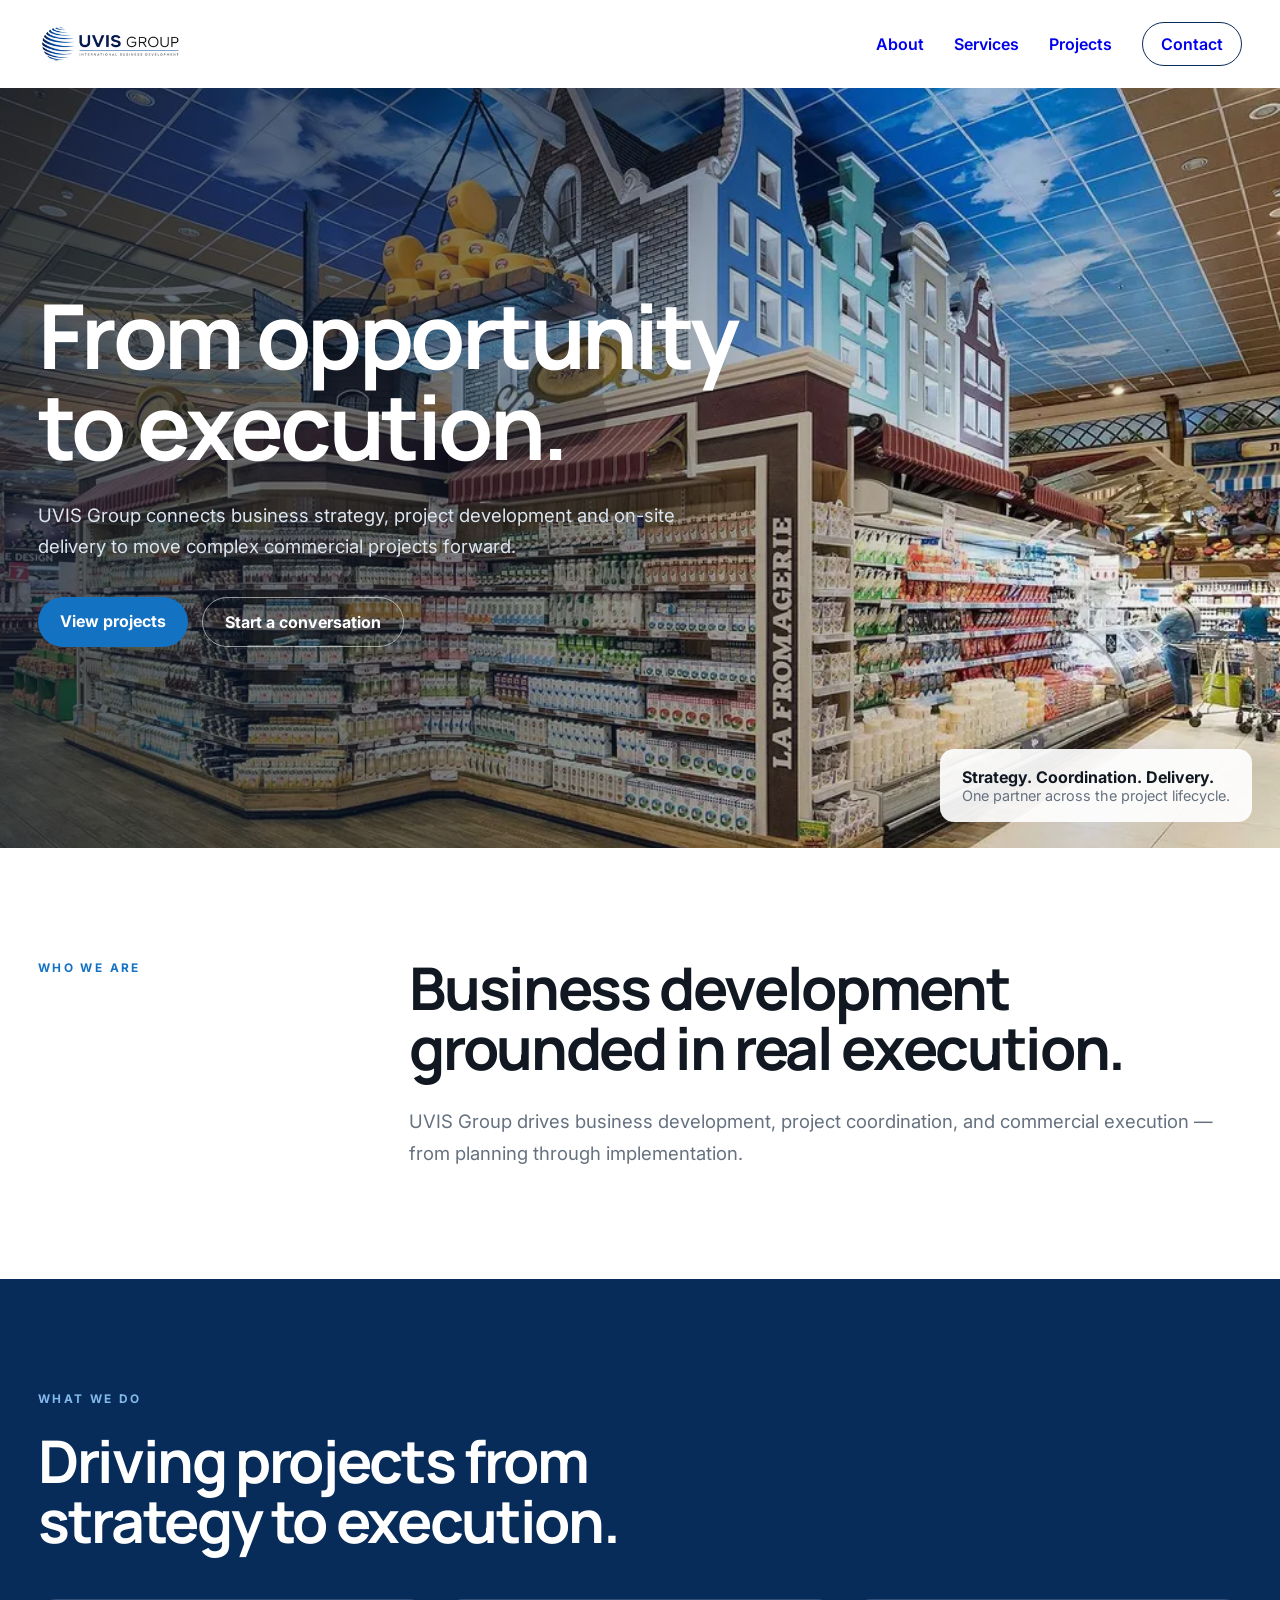
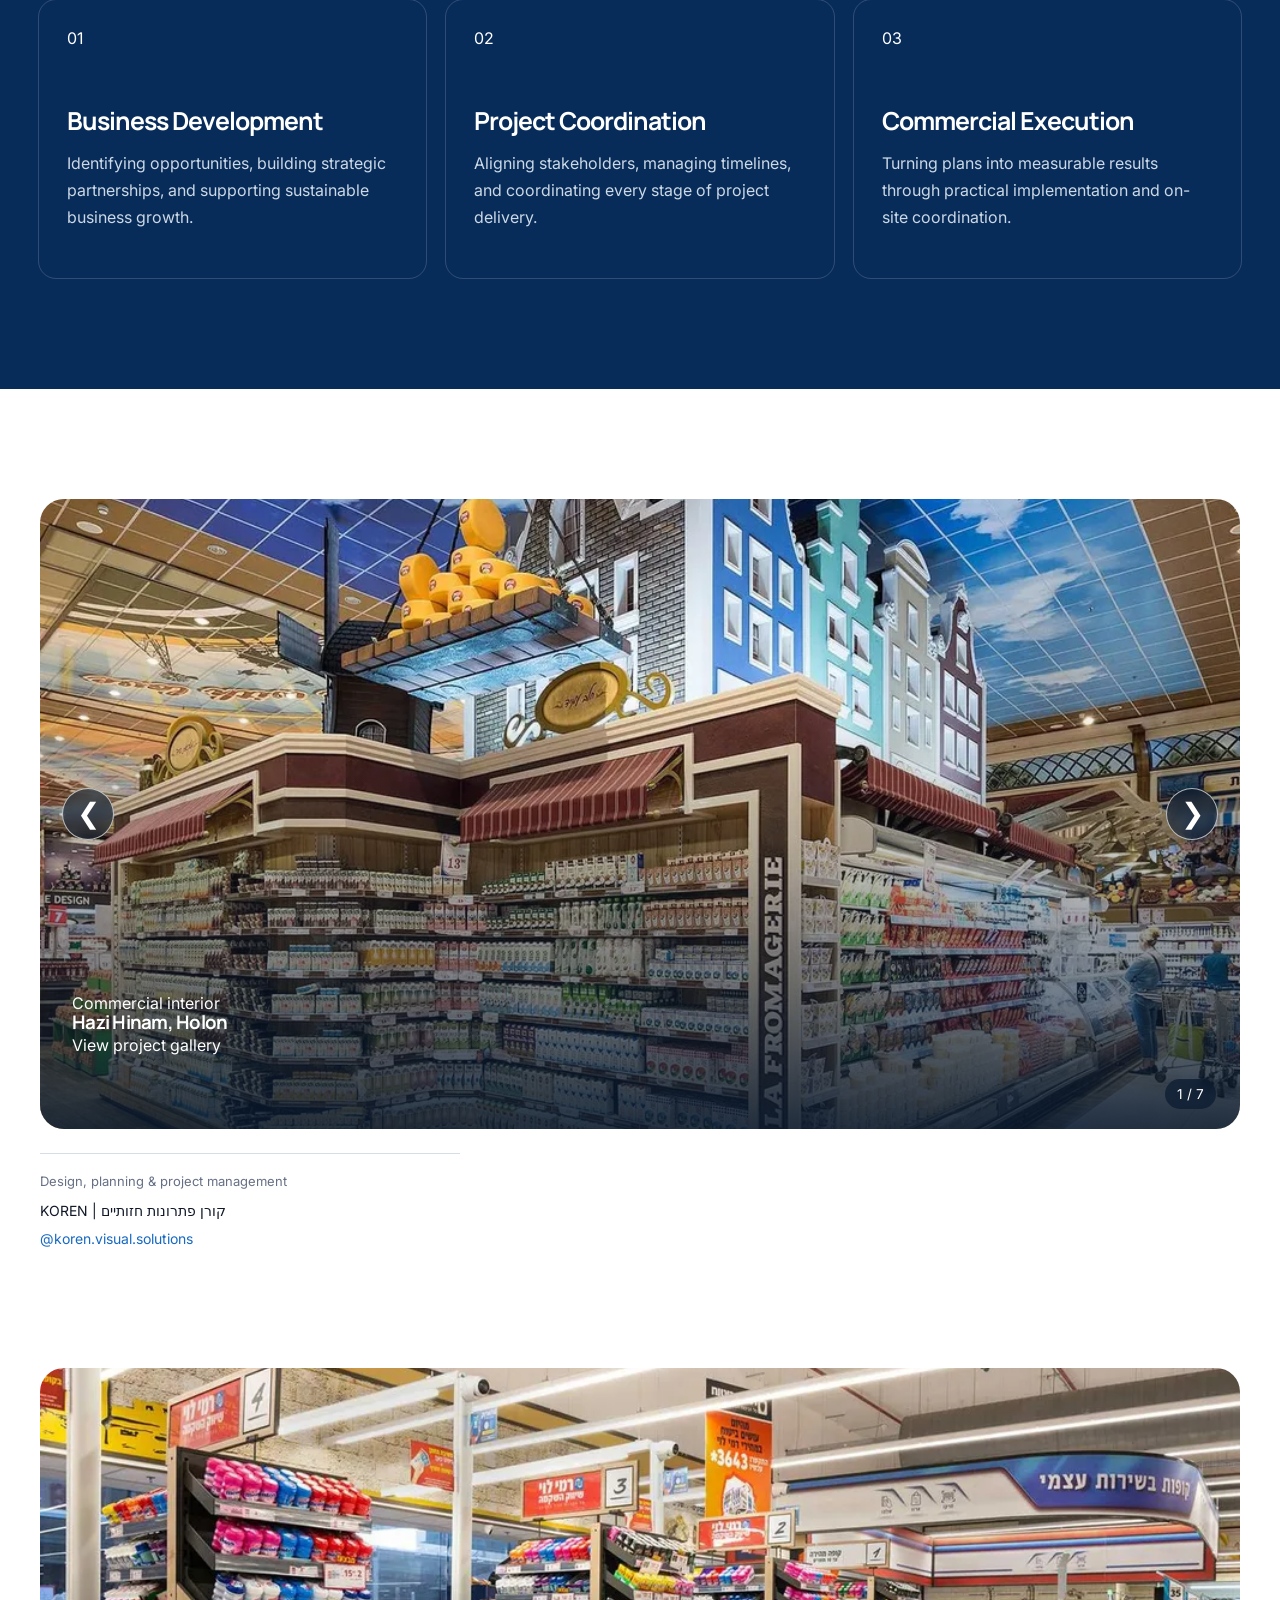
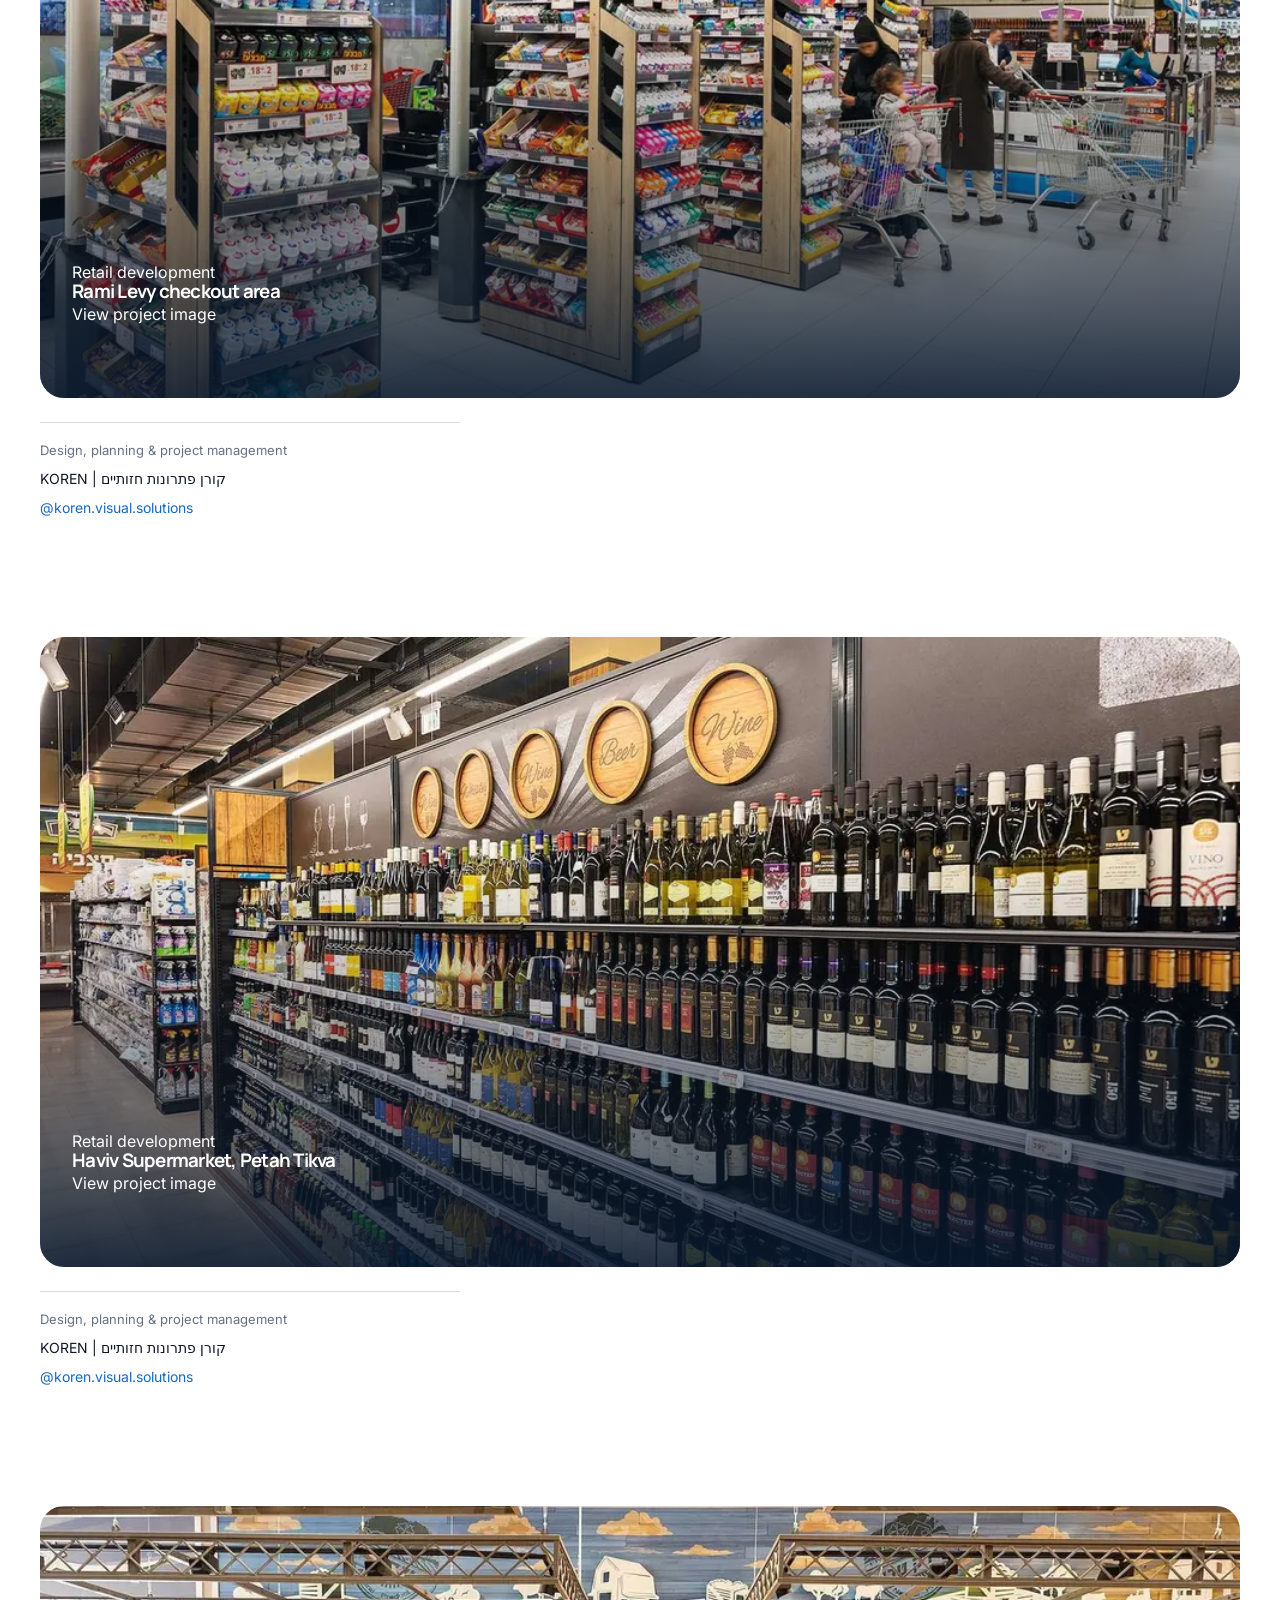
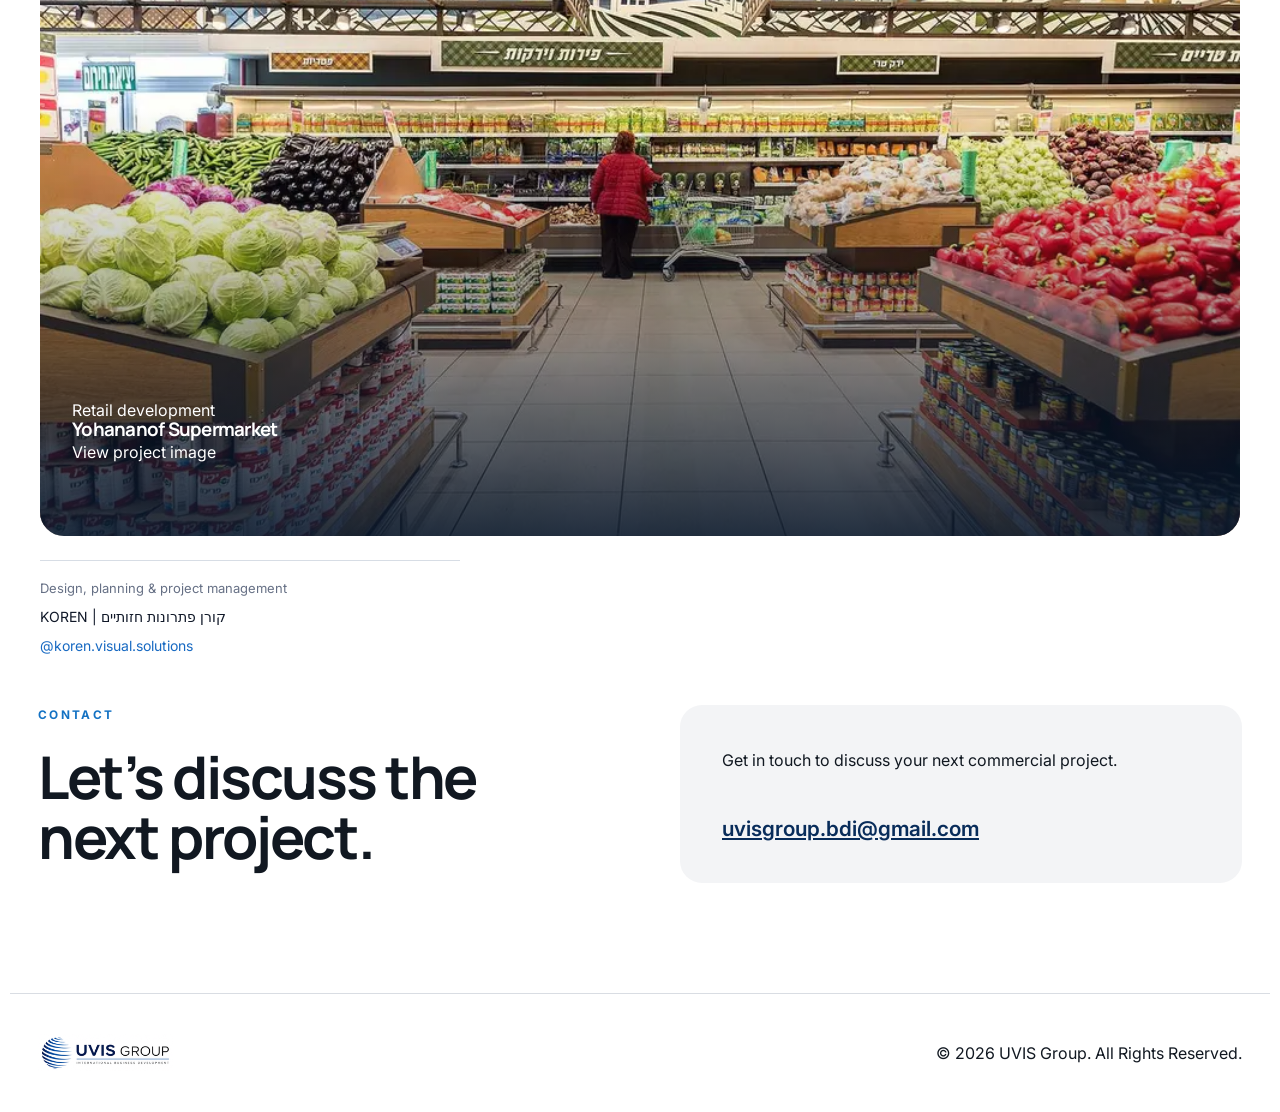
==== index.html @ c274e103 "Update index.html" ====
<!doctype html>
<html lang="en">
<head>
   <!-- Basic -->
  <meta charset="utf-8">
  <meta name="viewport" content="width=device-width, initial-scale=1">

  <title>UVIS Group | Business Development & Commercial Project Execution</title>

 <meta
  name="description"
  content="Business development, project coordination and commercial execution for retail and commercial projects across Israel.">
 <meta name="keywords" content="business development, project coordination, commercial execution">
   
 <!-- SEO -->
  <meta name="robots" content="index, follow">
  <meta name="author" content="UVIS Group">
 <link rel="canonical" href="https://uvisgroup.com/">
  <meta name="theme-color" content="#0b2f63">

   <!-- Open Graph -->
  <meta property="og:type" content="website">
 <meta property="og:title"
content="UVIS Group | Business Development & Project Execution">
  <meta property="og:description" content="Business development, project coordination and commercial execution.">
 <meta property="og:image" content="https://uvisgroup.com/assets/og-image.jpg">
<meta property="og:url" content="https://uvisgroup.com/">
  <meta property="og:site_name" content="UVIS Group">
   <meta property="og:locale" content="en_US">


 
  <!-- Twitter -->
 <meta name="twitter:card" content="summary_large_image">
  <meta name="twitter:title" content="UVIS Group">
  <meta name="twitter:description" content="Business development, project coordination and commercial execution.">
 <meta name="twitter:image" content="https://uvisgroup.com/assets/og-image.jpg">
  <!-- Favicons -->
  
<link rel="icon" type="image/svg+xml" href="assets/favicon.svg">
<link rel="icon" type="image/x-icon" href="assets/favicon.ico">
<link rel="icon" type="image/png" sizes="32x32" href="assets/favicon-32x32.png">
<link rel="icon" type="image/png" sizes="16x16" href="assets/favicon-16x16.png">
<link rel="apple-touch-icon" sizes="180x180" href="assets/apple-touch-icon.png">
<link rel="manifest" href="assets/site.webmanifest">

  <!-- CSS -->
  <link rel="stylesheet" href="assets/style.css">

   <script type="application/ld+json">
{
  "@context": "https://schema.org",
  "@type": "Organization",
  "name": "UVIS Group",
  "url": "https://uvisgroup.com",
  "logo": "https://uvisgroup.com/assets/logo.svg",
  "description": "Engineering company specializing in commercial project development, engineering, geotechnical engineering and concrete testing.",
  "email": "info@uvisgroup.com",
  "sameAs": []
}
</script>
  
</head>

<body>

  <header class="header">
    <a href="#" class="logo">
     <img
      src="/assets/logo.svg"
      alt="UVIS Group BDI"
      width="240"
      height="67"
    >
    </a>

    <button class="menu" type="button" aria-label="Open navigation">
      Menu
    </button>

    <nav>
      <a href="#about">About</a>
      <a href="#services">Services</a>
      <a href="#projects">Projects</a>
      <a class="contact-link" href="#contact">Contact</a>
    </nav>
  </header>

  <main>

  <section class="hero">
  <div class="hero-image">
    <img
      src="assets/project-hazi-hinam-holon-dairy-section.webp"
      alt="UVIS Group Commercial supermarket interior project at Hazi Hinam in Holon"
    >
    <div class="overlay"></div>
  </div>

  <div class="hero-copy">
    <h1>
      From opportunity<br>
      to execution.
    </h1>

    <p class="lead">
      UVIS Group connects business strategy, project development and
      on-site delivery to move complex commercial projects forward.
    </p>

    <div class="actions">
      <a class="btn primary" href="#projects">View projects</a>
      <a class="btn ghost" href="#contact">Start a conversation</a>
    </div>
  </div>

  <div class="hero-stat">
    <strong>Strategy. Coordination. Delivery.</strong>
    <span>One partner across the project lifecycle.</span>
  </div>
</section>

   <section id="about" class="section intro">
  <p class="section-label">Who we are</p>

  <div>
    <h2>Business development grounded in real execution.</h2>

   <p>
  UVIS Group drives business development, project coordination, and
  commercial execution &mdash; from planning through implementation.
</p>
  </div>
</section>

  <section id="services" class="section dark">
  <div class="section-head">
    <p class="section-label light">What we do</p>
    <h2>Driving projects from strategy to execution.</h2>
  </div>

  <div class="cards">
    <article>
      <span>01</span>
      <h3>Business Development</h3>
      <p>
        Identifying opportunities, building strategic partnerships, and
        supporting sustainable business growth.
      </p>
    </article>

    <article>
      <span>02</span>
      <h3>Project Coordination</h3>
      <p>
        Aligning stakeholders, managing timelines, and coordinating every
        stage of project delivery.
      </p>
    </article>

    <article>
      <span>03</span>
      <h3>Commercial Execution</h3>
      <p>
        Turning plans into measurable results through practical implementation
        and on-site coordination.
      </p>
    </article>
  </div>
</section>

  <section id="projects" class="section projects">
     <div class="project-list">

  <article class="project-card">

<div class="project-carousel" data-project-carousel="hazi-hinam-holon"
   >

  <button
    class="project-carousel-arrow project-carousel-prev"
    type="button"
    aria-label="Previous project image">
    &#10094;
  </button>

  <img
    class="project-carousel-image"
    src="assets/project-hazi-hinam-holon-main.webp"
    alt="Commercial supermarket interior at Hazi Hinam in Holon"
    width="1000"
    height="750"
    loading="lazy"
    data-carousel-image
  >
   <div class="project-overlay project-carousel-overlay">
  <span>Commercial interior</span>
  <h3>Hazi Hinam, Holon</h3>
  <p>View project gallery</p>
</div>
   

  <button
    class="project-carousel-arrow project-carousel-next"
    type="button"
    aria-label="Next project image">
    &#10095;
  </button>

  <div class="project-carousel-counter" aria-live="polite">
    <span data-carousel-current>1</span>
    /
    <span data-carousel-total>8</span>
  </div>
   
<h3 class="project-title">Hazi Hinam, Holon</h3>

<p class="project-description">
  Commercial supermarket interior featuring custom retail departments,
  themed architectural elements and coordinated customer circulation.
</p>

<div class="project-credit-box">
    ...
</div>
   
</div>

  <div class="project-credit-box">
    <p class="project-credit-label">
      Design, planning &amp; project management
    </p>

    <p class="project-credit">
      KOREN | קורן פתרונות חזותיים
    </p>

    <a
      class="instagram-credit"
      href="https://www.instagram.com/koren.visual.solutions/"
      target="_blank"
      rel="noopener noreferrer"
    >
      @koren.visual.solutions
    </a>
  </div>

</article>
        <article class="project-card">

          <a
            class="project-media"
            href="assets/project-rami-levy-checkout.webp"
            target="_blank"
            rel="noopener"
          >
            <img
              src="assets/project-rami-levy-checkout.webp"
              alt="Retail development project at the Rami Levy checkout area"
                width="1000"
  height="750"
  loading="lazy">
            

            <div class="project-overlay">
              <span>Retail development</span>
              <h3>Rami Levy checkout area</h3>
              <p>View project image</p>
            </div>
          </a>

          <div class="project-credit-box">
            <p class="project-credit-label">
              Design, planning &amp; project management
            </p>

            <p class="project-credit">
              KOREN | קורן פתרונות חזותיים
            </p>

            <a
              class="instagram-credit"
              href="https://www.instagram.com/koren.visual.solutions/"
              target="_blank"
              rel="noopener noreferrer"
            >
              @koren.visual.solutions
            </a>
          </div>

        </article>

        <article class="project-card">

  <a
    class="project-media"
    href="assets/haviv-supermarket-wine-section.webp"
    target="_blank"
    rel="noopener"
  >
    <img
      src="assets/haviv-supermarket-wine-section.webp"
      alt="Wine section at Haviv Supermarket in Petah Tikva"
      width="1000"
      height="644"
      loading="lazy"
    >

    <div class="project-overlay">
      <span>Retail development</span>
      <h3>Haviv Supermarket, Petah Tikva</h3>
      <p>View project image</p>
    </div>
  </a>

  <div class="project-credit-box">
    <p class="project-credit-label">
      Design, planning &amp; project management
    </p>

    <p class="project-credit">
      KOREN | קורן פתרונות חזותיים
    </p>

    <a
      class="instagram-credit"
      href="https://www.instagram.com/koren.visual.solutions/"
      target="_blank"
      rel="noopener noreferrer"
    >
      @koren.visual.solutions
    </a>
  </div>

</article>

        <article class="project-card">

  <a
    class="project-media"
    href="assets/yohananof-supermarket-produce-section.webp"
    target="_blank"
    rel="noopener"
  >
    <img
      src="assets/yohananof-supermarket-produce-section.webp"
      alt="Produce section at Yohananof Supermarket"
      width="1000"
      height="667"
      loading="lazy"
    >

    <div class="project-overlay">
      <span>Retail development</span>
      <h3>Yohananof Supermarket</h3>
      <p>View project image</p>
    </div>
  </a>

  <div class="project-credit-box">
    <p class="project-credit-label">
      Design, planning &amp; project management
    </p>

    <p class="project-credit">
      KOREN | קורן פתרונות חזותיים
    </p>

    <a
      class="instagram-credit"
      href="https://www.instagram.com/koren.visual.solutions/"
      target="_blank"
      rel="noopener noreferrer"
    >
      @koren.visual.solutions
    </a>
  </div>

</article>
        
      </div>
    </section>

    <section id="contact" class="section contact">
      <div>
        <p class="section-label">Contact</p>
        <h2>Let’s discuss the next project.</h2>
      </div>

      <div class="contact-box">
        <p>
           Get in touch to discuss your next commercial project.
        </p>

        <a href="mailto:uvisgroup.bdi@gmail.com">
          uvisgroup.bdi@gmail.com
        </a>
      </div>
    </section>

  </main>

  <footer>
    <img src="assets/logo.svg" alt="UVIS Group">

    <p>
      © <span id="year"></span> UVIS Group. All Rights Reserved.
    </p>
  </footer>

  <script src="assets/script.js"></script>

</body>
</html>
---- assets/style.css ----
@import url('https://fonts.googleapis.com/css2?family=Inter:wght@400;500;600&family=Manrope:wght@600;700;800&display=swap');

:root{
  --navy:#082c5a;
  --blue:#1472c3;
  --ink:#111821;
  --muted:#66717f;
  --paper:#f3f4f6;
  --white:#fff;
  --line:#d9dde3;
}

*{
  box-sizing:border-box;
}

html{
  scroll-behavior:smooth;
}

body{
  margin:0;
  font-family:Inter,Arial,sans-serif;
  color:var(--ink);
}

h1,
h2,
h3{
  margin:0;
  font-family:Manrope,Arial,sans-serif;
  line-height:1.02;
  letter-spacing:-.04em;
}

h1{
  font-size:clamp(3.2rem,7vw,7.5rem);
}

h2{
  font-size:clamp(2.2rem,4.6vw,4.6rem);
}

p{
  margin:0;
  line-height:1.7;
}

/* Header */

.header{
  height:88px;
  display:flex;
  align-items:center;
  justify-content:space-between;
  max-width:1260px;
  margin:0 auto;
  padding:0 28px;
}

.logo {
  display:flex;
  align-items:center;
  flex:0 0 auto;
}

.logo img {
 display: block;
    height: 58px;
    width: auto;
}

.header nav{
  display:flex;
  align-items:center;
  gap:30px;
  margin-left:auto;
}

.header a{
  text-decoration:none;
  font-weight:600;
}

.contact-link{
  border:1px solid var(--navy);
  padding:11px 18px;
  border-radius:999px;
}

.menu{
  display:none;
}

/* Hero */

.hero{
  position:relative;
  display:flex;
  align-items:center;
  min-height:620px;
  height:calc(100vh - 84px);
  max-height:760px;
  overflow:hidden;
  background:var(--navy);
}

.hero-image{
  position:absolute;
  inset:0;
}

.hero-image img{
  width:100%;
  height:100%;
  object-fit:cover;
  object-position:center 38%;
  display:block;
}

.overlay{
  position:absolute;
  inset:0;
  background:
    linear-gradient(
      90deg,
      rgba(4,22,45,.68) 0%,
      rgba(4,22,45,.46) 42%,
      rgba(4,22,45,.08) 78%,
      rgba(4,22,45,0) 100%
    );
} 

.hero-copy{
  position:relative;
  z-index:2;
  color:#fff;
  max-width:760px;
  margin-left:max(28px,calc((100vw - 1260px)/2 + 28px));
  padding:80px 0;
}

.kicker,
.section-label{
  margin-bottom:22px;
  text-transform:uppercase;
  letter-spacing:.2em;
  font-size:.74rem;
  font-weight:700;
  color:var(--blue);
}

.lead{
  max-width:650px;
  margin-top:28px;
  font-size:1.16rem;
  color:#dce6f1;
}

.actions{
  display:flex;
  gap:14px;
  margin-top:34px;
}

.btn{
  padding:14px 22px;
  border-radius:999px;
  text-decoration:none;
  font-weight:700;
}

.primary{
  background:var(--blue);
  color:#fff;
}

.ghost{
  border:1px solid rgba(255,255,255,.55);
  color:#fff;
}

.hero-stat{
  position:absolute;
  right:28px;
  bottom:26px;
  z-index:2;
  display:flex;
  flex-direction:column;
  padding:18px 22px;
  border-radius:14px;
  background:rgba(255,255,255,.92);
}

.hero-stat span{
  color:var(--muted);
  font-size:.9rem;
}

/* General sections */

.section{
  max-width:1260px;
  margin:0 auto;
  padding:110px 28px;
}

.intro{
  display:grid;
  grid-template-columns:.35fr 1fr;
  gap:80px;
}

.intro p:last-child{
  margin-top:28px;
  font-size:1.16rem;
  color:var(--muted);
}

.dark{
  max-width:none;
  padding-left:max(28px,calc((100vw - 1260px)/2 + 28px));
  padding-right:max(28px,calc((100vw - 1260px)/2 + 28px));
  background:var(--navy);
  color:#fff;
}

.light{
  color:#83b9eb;
}

.section-head{
  max-width:760px;
  margin-bottom:48px;
}

.cards{
  display:grid;
  grid-template-columns:repeat(3,1fr);
  gap:18px;
}

.cards article{
  min-height:280px;
  padding:28px;
  border:1px solid rgba(255,255,255,.16);
  border-radius:18px;
}

.cards h3{
  margin-top:60px;
  font-size:1.55rem;
}

.cards p{
  margin-top:16px;
  color:#cbd8e5;
}

.split{
  max-width:none;
  display:grid;
  grid-template-columns:1fr .5fr;
  gap:60px;
  align-items:end;
}

.split > p{
  color:var(--muted);
}
.section.projects{
    padding-bottom:30px;
}
.contact{
    padding-top:50px;
}

/* Projects */

.project-list {
  display: grid;
  gap: 64px;
}

.project-card {
  width: 100%;
  max-width: 1200px;
  margin: 0 auto;
}

.project-media {
  position: relative;
  display: block;
  width: 100%;
  height: 630px;
  overflow: hidden;
  border-radius: 24px;
}

.project-media img {
  display: block;
  width: 100%;
  height: 100%;
  object-fit: cover;
  object-position: center;
}

.project-overlay {
  position: absolute;
  inset: 0;
  display: flex;
  flex-direction: column;
  justify-content: flex-end;
  padding: 32px;
   padding-bottom: 70px;
  color: #ffffff;
  background:
    linear-gradient(
      to top,
      rgba(8, 25, 47, 0.88) 0%,
      rgba(8, 25, 47, 0.25) 42%,
      transparent 68%
    );
}
.project-title {
  margin-top: 28px;
  font-size: 2rem;
  font-weight: 700;
  color: var(--ink);
}

.project-description {
  max-width: 760px;
  margin-top: 12px;
  color: var(--muted);
}

.project-credit-box {
  width: 100%;
  max-width: 360px;
  margin-top: 28px;
  padding-top: 16px;
  border-top: 1px solid #d7dde5;
}

.project-credit-label,
.project-credit,
.instagram-credit {
  margin: 0;
}

.project-credit-label {
  margin-bottom: 6px;
  font-size: 13px;
  color: #667085;
}

.project-credit {
  margin-bottom: 6px;
  font-size: 14px;
  color: #101828;
}

.instagram-credit {
  font-size: 14px;
  color: #1769c2;
  text-decoration: none;
}

/* Project carousel */

.project-carousel {
  position: relative;
  width: 100%;
  height: 630px;
  overflow: hidden;
  border-radius: 24px;
  background: #0b2f63;
}

.project-carousel-image {
  display: block;
  width: 100%;
  height: 100%;
  object-fit: cover;
}

.project-carousel-arrow {
  position: absolute;
  top: 50%;
  z-index: 2;
  width: 52px;
  height: 52px;
  border: 1px solid rgba(255, 255, 255, 0.65);
  border-radius: 50%;
  background: rgba(8, 25, 47, 0.55);
  color: #fff;
  font-size: 28px;
  line-height: 1;
  cursor: pointer;
  transform: translateY(-50%);
  backdrop-filter: blur(6px);
  transition:
    background 0.2s ease,
    transform 0.2s ease;
}

.project-carousel-arrow:hover {
  background: rgba(8, 25, 47, 0.85);
  transform: translateY(-50%) scale(1.05);
}

.project-carousel-prev {
  left: 22px;
}

.project-carousel-next {
  right: 22px;
}

.project-carousel-counter {
  position: absolute;
  right: 24px;
  bottom: 20px;
  z-index: 2;
  padding: 7px 12px;
  border-radius: 999px;
  background: rgba(8, 25, 47, 0.68);
  color: #fff;
  font-size: 0.85rem;
  backdrop-filter: blur(6px);
}

.project-carousel-overlay {
  pointer-events: none;
  z-index: 1;
}


/* Contact */

.contact{
  display:grid;
  grid-template-columns:1fr 1fr;
  gap:80px;
  margin-top: -30px;
  
}

.contact-box{
  padding:42px;
  border-radius:22px;
  background:var(--paper);
}

.contact-box a{
  display:inline-block;
  margin-top:18px;
  font-size:1.3rem;
  font-weight:600;
  color:var(--navy);
}
.contact-box p {
    margin-bottom:24px;
}

/* Footer */

footer{
  max-width:1260px;
  margin:0 auto;
  padding:32px 28px;
  display:flex;
  align-items:center;
  justify-content:space-between;
  border-top:1px solid var(--line);
}

footer img{
  width:260px;
  height:auto;
  max-height:54px;
  object-fit:contain;
  object-position:left center;
  display:block;
}
 }

/* Project alignment */

.project-list > .project-card {
  display: flex;
  flex-direction: column;
  width: min(1200px, 100%);
  margin-inline: auto;
}

.project-list > .project-card > .project-media,
.project-list > .project-card > .project-carousel {
  width: 100%;
  flex: 0 0 auto;
}

.project-list > .project-card > .project-credit-box {
  position: static;
  display: block;
  align-self: flex-start;

  width: 100%;
  max-width: 420px;

  margin: 24px 0 0;
  padding-top: 16px;

  transform: none;
}

.project-list > .project-card + .project-card {
  margin-top: 32px;
}

/* Responsive */

@media (max-width: 800px) {

  .header {
    height: 72px;
    padding: 0 18px;
  }

  .logo img {
    width: 190px;
    max-width: 62vw;
    max-height: 46px;
  }

  .menu {
    display: block;
    border: 1px solid var(--line);
    border-radius: 999px;
    padding: 8px 13px;
    background: #fff;
  }

  .header nav {
    display: none;
    position: absolute;
    top: 72px;
    left: 16px;
    right: 16px;
    z-index: 20;
    padding: 20px;
    border-radius: 14px;
    background: #fff;
    box-shadow: 0 18px 40px rgba(0, 0, 0, .12);
    flex-direction: column;
  }

  .header nav.open {
    display: flex;
  }

  .hero {
    min-height: 740px;
  }

  .hero-copy {
    margin-left: 0;
    padding: 80px 22px;
  }

  .hero-stat {
    left: 22px;
    right: 22px;
  }

  .section {
    padding: 80px 22px;
  }

  .intro,
  .split,
  .contact {
    grid-template-columns: 1fr;
    padding-top: 70px;
  }

  .cards {
    grid-template-columns: 1fr;
  }

  .project-media {
    height: 420px;
    min-height: 0;
    border-radius: 18px;
  }

  .project-overlay {
    padding: 24px;
    padding-bottom: 70px;
  }

  .project-credit-box {
    max-width: 100%;
  }

  .project-carousel {
    height: 480px;
  }

  .project-carousel-arrow {
    width: 44px;
    height: 44px;
    font-size: 23px;
  }

  .project-carousel-prev {
    left: 12px;
  }

  .project-carousel-next {
    right: 12px;
  }

  .project-carousel-counter {
    right: 14px;
    bottom: 14px;
  }

  footer {
    flex-direction: column;
    align-items: flex-start;
  }

}

/* Project alignment */

.project-list > .project-card {
  display: flex;
  flex-direction: column;
  width: min(1200px, 100%);
  margin-inline: auto;
}

.project-list > .project-card > .project-media,
.project-list > .project-card > .project-carousel {
  width: 100%;
  flex: 0 0 auto;
}

.project-list > .project-card > .project-credit-box {
  position: static;
  display: block;
  align-self: flex-start;
  width: 100%;
  max-width: 420px;
  margin: 24px 0 0;
  padding-top: 16px;
  transform: none;
}

/* Extra space before every project after the first */

.project-list > .project-card + .project-card {
  margin-top: 56px;
}
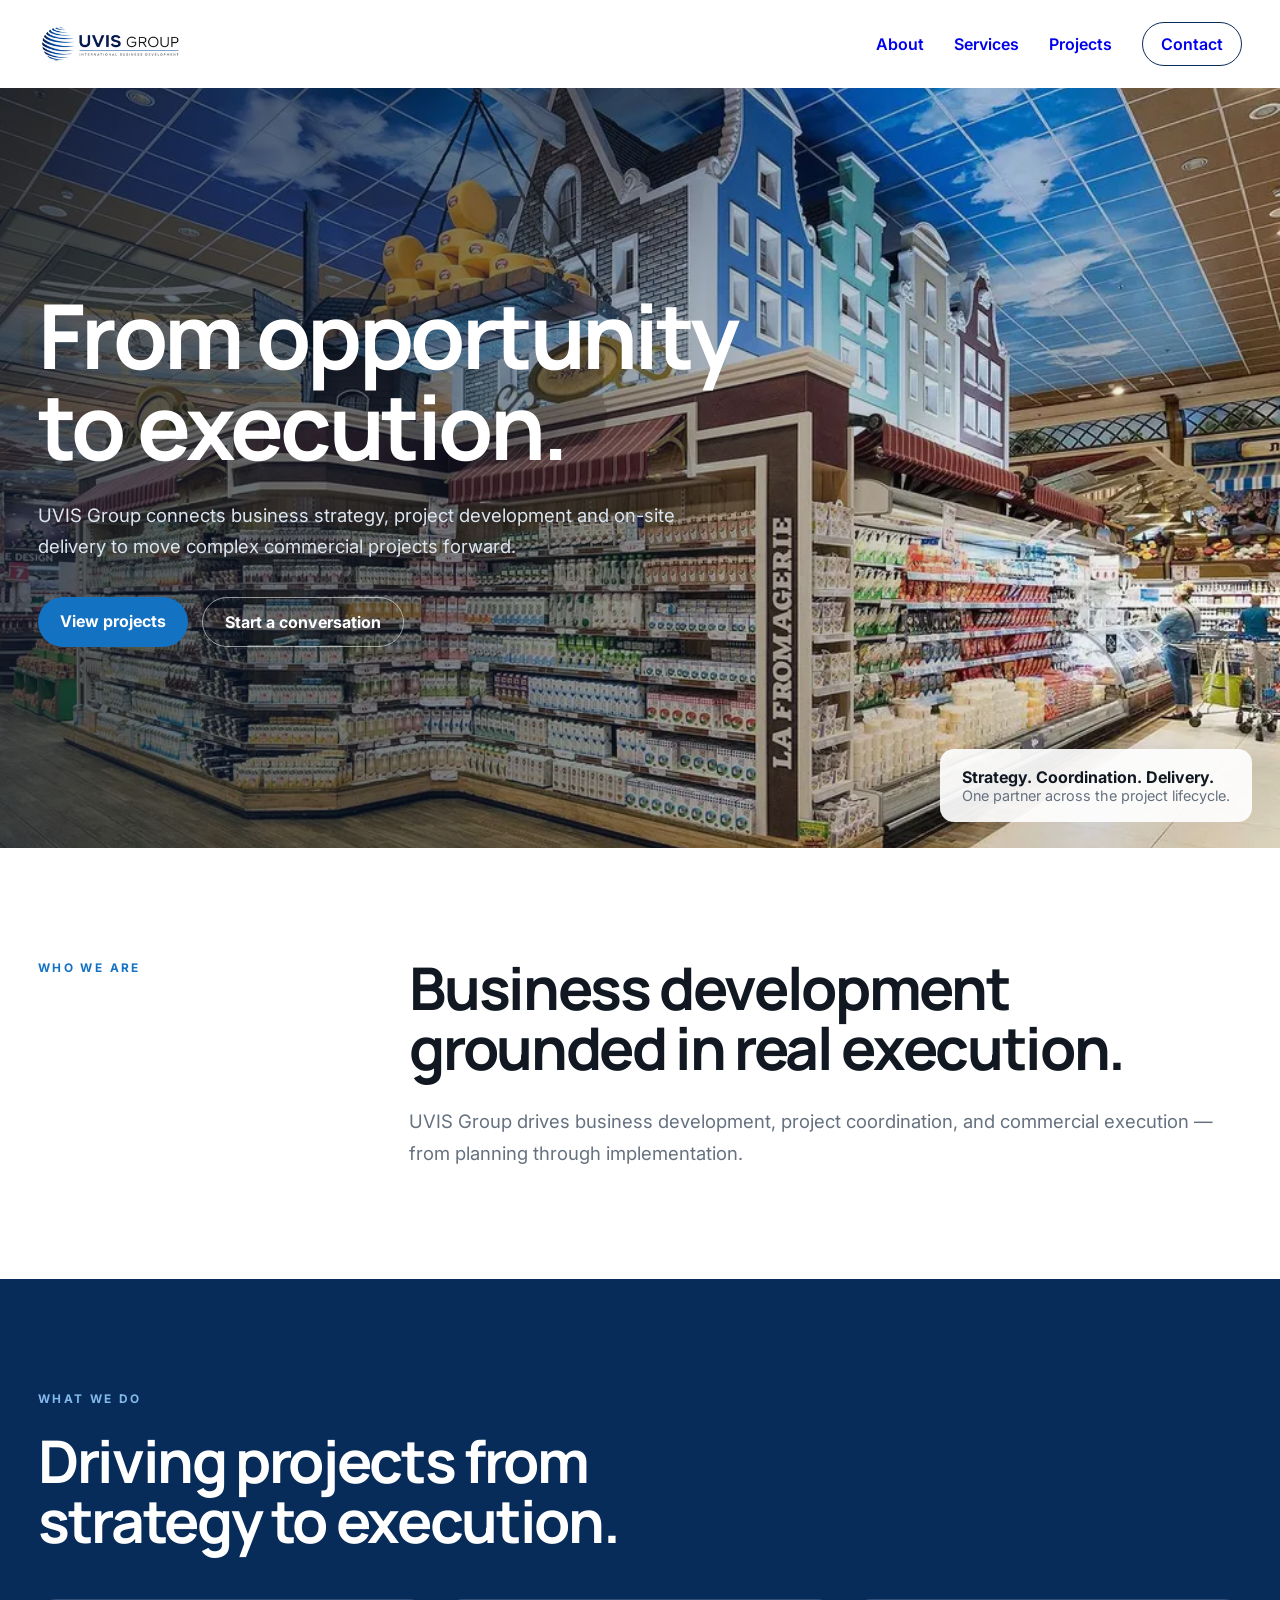
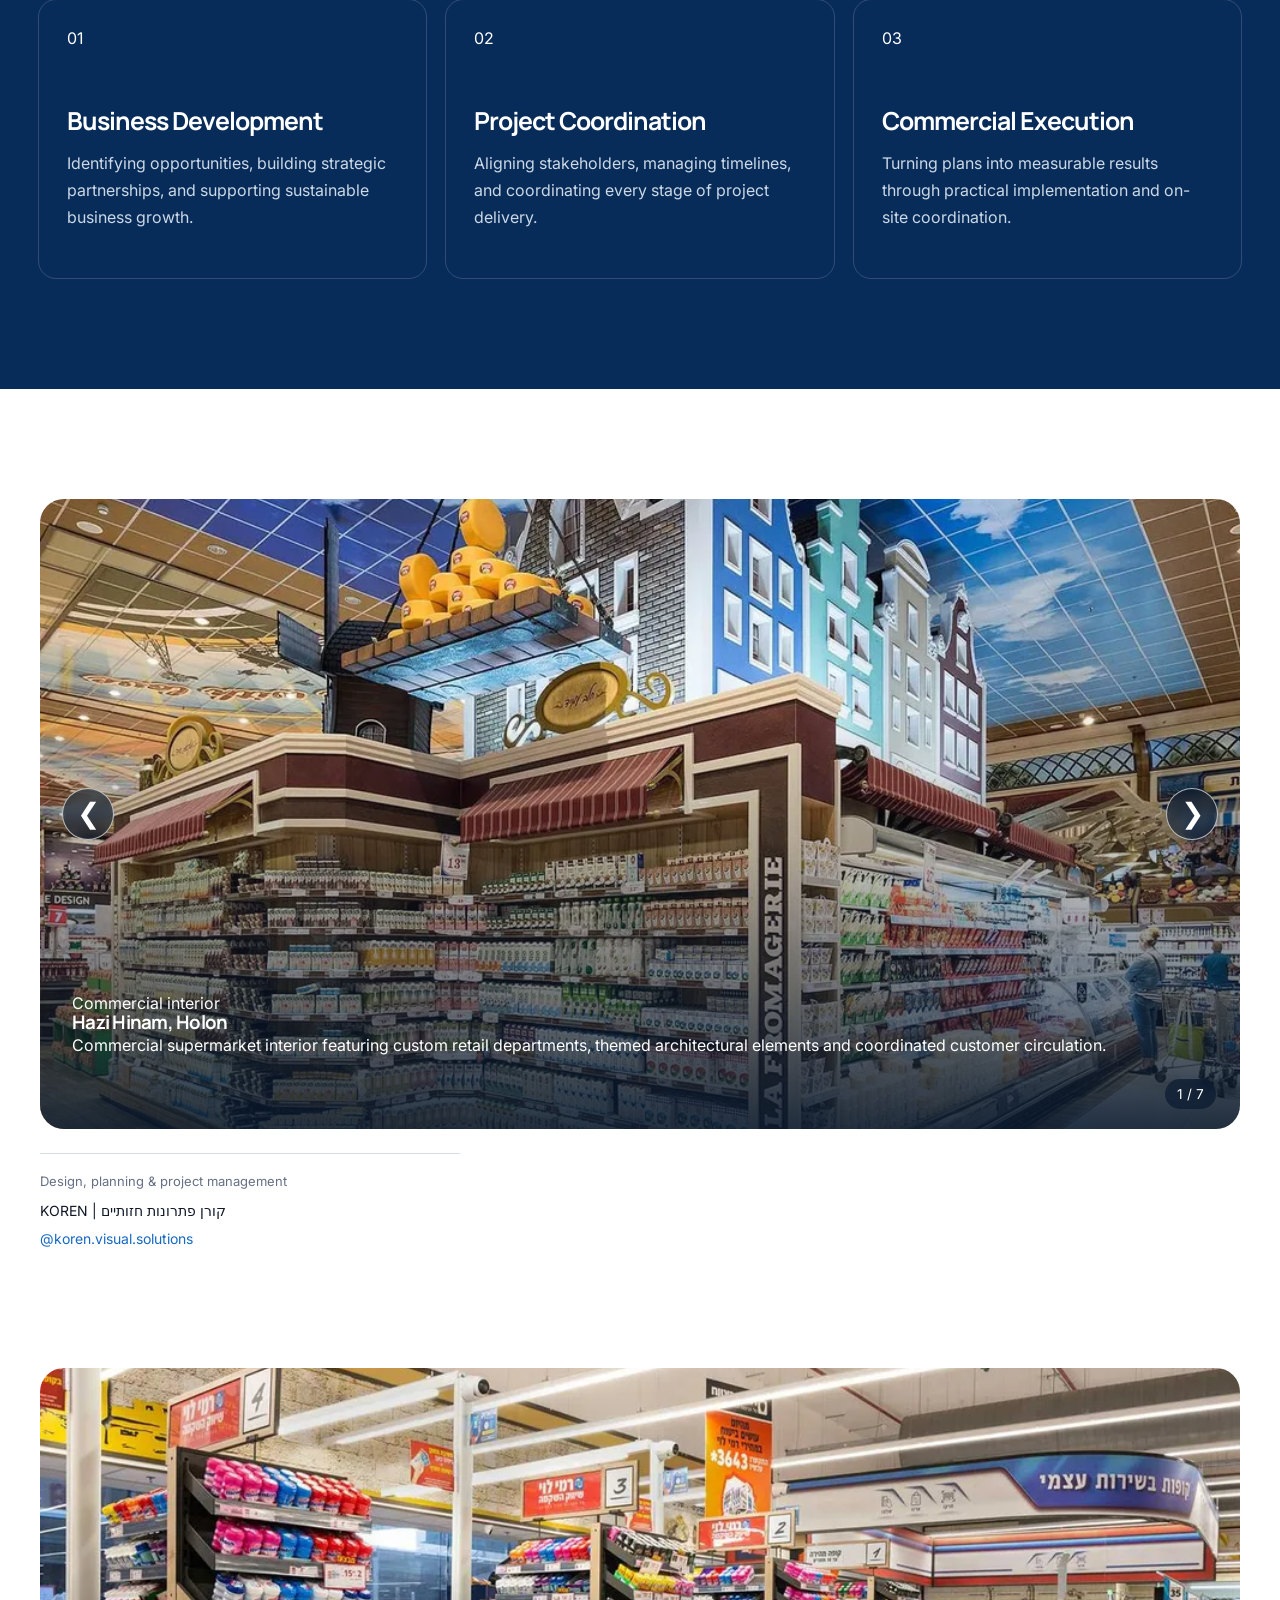
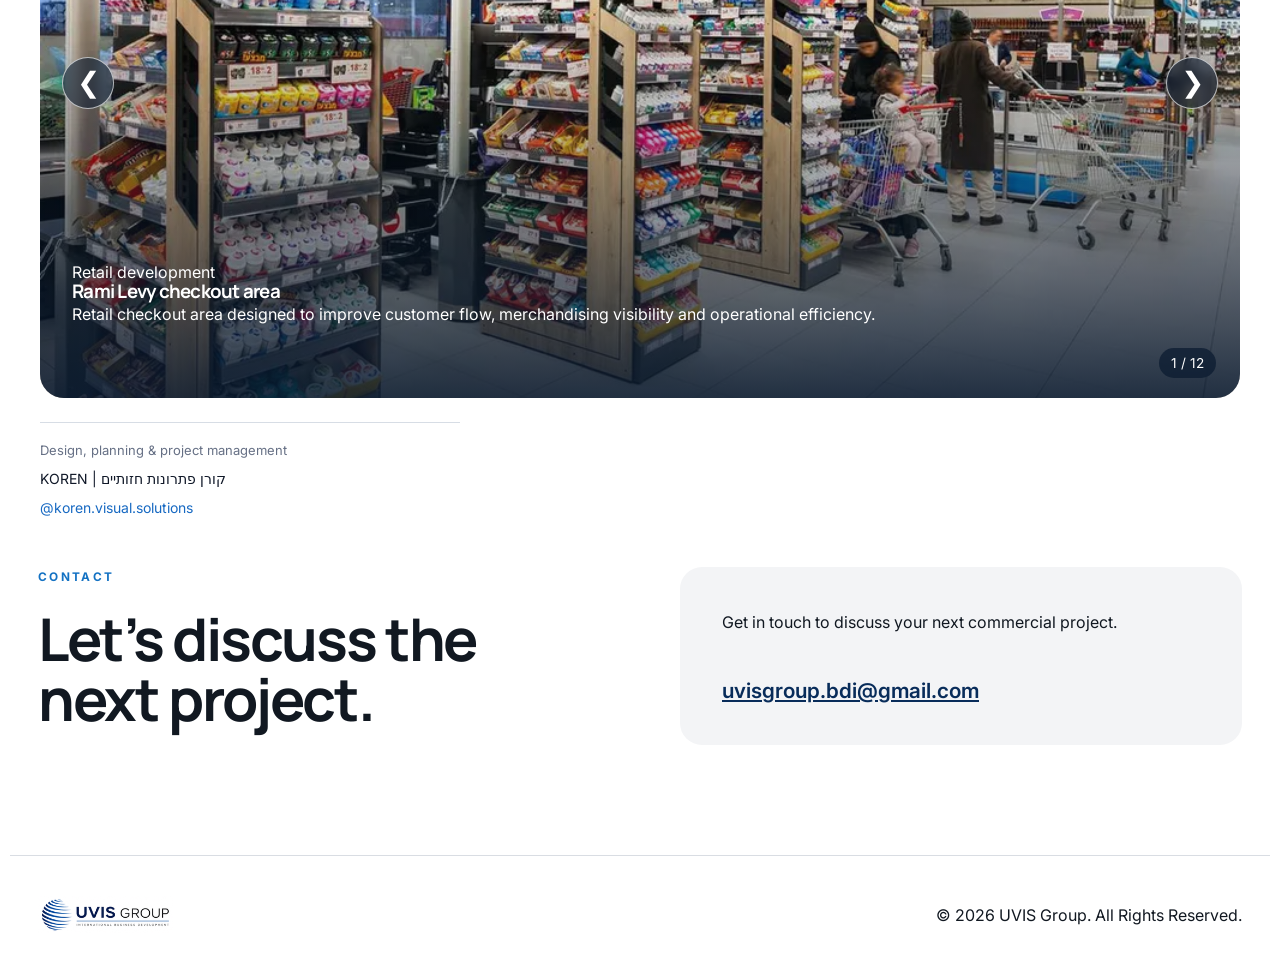
==== commit 03eb3b8b: "Update index.html" ====
--- a/index.html
+++ b/index.html
@@ -169,218 +169,165 @@
   </div>
 </section>
 
-  <section id="projects" class="section projects">
-     <div class="project-list">
-
-  <article class="project-card">
-
-<div class="project-carousel" data-project-carousel="hazi-hinam-holon"
-   >
-
-  <button
-    class="project-carousel-arrow project-carousel-prev"
-    type="button"
-    aria-label="Previous project image">
-    &#10094;
-  </button>
-
-  <img
-    class="project-carousel-image"
-    src="assets/project-hazi-hinam-holon-main.webp"
-    alt="Commercial supermarket interior at Hazi Hinam in Holon"
-    width="1000"
-    height="750"
-    loading="lazy"
-    data-carousel-image
-  >
-   <div class="project-overlay project-carousel-overlay">
-  <span>Commercial interior</span>
-  <h3>Hazi Hinam, Holon</h3>
-  <p>View project gallery</p>
-</div>
-   
-
-  <button
-    class="project-carousel-arrow project-carousel-next"
-    type="button"
-    aria-label="Next project image">
-    &#10095;
-  </button>
-
-  <div class="project-carousel-counter" aria-live="polite">
-    <span data-carousel-current>1</span>
-    /
-    <span data-carousel-total>8</span>
-  </div>
-   
-<h3 class="project-title">Hazi Hinam, Holon</h3>
-
-<p class="project-description">
-  Commercial supermarket interior featuring custom retail departments,
-  themed architectural elements and coordinated customer circulation.
-</p>
-
-<div class="project-credit-box">
-    ...
-</div>
-   
-</div>
-
-  <div class="project-credit-box">
-    <p class="project-credit-label">
-      Design, planning &amp; project management
-    </p>
-
-    <p class="project-credit">
-      KOREN | קורן פתרונות חזותיים
-    </p>
-
-    <a
-      class="instagram-credit"
-      href="https://www.instagram.com/koren.visual.solutions/"
-      target="_blank"
-      rel="noopener noreferrer"
-    >
-      @koren.visual.solutions
-    </a>
-  </div>
-
-</article>
-        <article class="project-card">
-
-          <a
-            class="project-media"
-            href="assets/project-rami-levy-checkout.webp"
-            target="_blank"
-            rel="noopener"
-          >
-            <img
-              src="assets/project-rami-levy-checkout.webp"
-              alt="Retail development project at the Rami Levy checkout area"
-                width="1000"
-  height="750"
-  loading="lazy">
-            
-
-            <div class="project-overlay">
-              <span>Retail development</span>
-              <h3>Rami Levy checkout area</h3>
-              <p>View project image</p>
-            </div>
-          </a>
-
-          <div class="project-credit-box">
-            <p class="project-credit-label">
-              Design, planning &amp; project management
-            </p>
-
-            <p class="project-credit">
-              KOREN | קורן פתרונות חזותיים
-            </p>
-
-            <a
-              class="instagram-credit"
-              href="https://www.instagram.com/koren.visual.solutions/"
-              target="_blank"
-              rel="noopener noreferrer"
-            >
-              @koren.visual.solutions
-            </a>
-          </div>
-
-        </article>
-
-        <article class="project-card">
-
-  <a
-    class="project-media"
-    href="assets/haviv-supermarket-wine-section.webp"
-    target="_blank"
-    rel="noopener"
-  >
-    <img
-      src="assets/haviv-supermarket-wine-section.webp"
-      alt="Wine section at Haviv Supermarket in Petah Tikva"
-      width="1000"
-      height="644"
-      loading="lazy"
-    >
-
-    <div class="project-overlay">
-      <span>Retail development</span>
-      <h3>Haviv Supermarket, Petah Tikva</h3>
-      <p>View project image</p>
-    </div>
-  </a>
-
-  <div class="project-credit-box">
-    <p class="project-credit-label">
-      Design, planning &amp; project management
-    </p>
-
-    <p class="project-credit">
-      KOREN | קורן פתרונות חזותיים
-    </p>
-
-    <a
-      class="instagram-credit"
-      href="https://www.instagram.com/koren.visual.solutions/"
-      target="_blank"
-      rel="noopener noreferrer"
-    >
-      @koren.visual.solutions
-    </a>
-  </div>
-
-</article>
-
-        <article class="project-card">
-
-  <a
-    class="project-media"
-    href="assets/yohananof-supermarket-produce-section.webp"
-    target="_blank"
-    rel="noopener"
-  >
-    <img
-      src="assets/yohananof-supermarket-produce-section.webp"
-      alt="Produce section at Yohananof Supermarket"
-      width="1000"
-      height="667"
-      loading="lazy"
-    >
-
-    <div class="project-overlay">
-      <span>Retail development</span>
-      <h3>Yohananof Supermarket</h3>
-      <p>View project image</p>
-    </div>
-  </a>
-
-  <div class="project-credit-box">
-    <p class="project-credit-label">
-      Design, planning &amp; project management
-    </p>
-
-    <p class="project-credit">
-      KOREN | קורן פתרונות חזותיים
-    </p>
-
-    <a
-      class="instagram-credit"
-      href="https://www.instagram.com/koren.visual.solutions/"
-      target="_blank"
-      rel="noopener noreferrer"
-    >
-      @koren.visual.solutions
-    </a>
-  </div>
-
-</article>
-        
-      </div>
-    </section>
-
+<section id="projects" class="section projects">
+
+  <div class="project-list">
+
+    <!-- Hazi Hinam, Holon -->
+    <article class="project-card">
+
+      <div
+        class="project-carousel"
+        data-project-carousel="hazi-hinam-holon"
+      >
+
+        <button
+          class="project-carousel-arrow project-carousel-prev"
+          type="button"
+          aria-label="Previous project image"
+        >
+          &#10094;
+        </button>
+
+        <img
+          class="project-carousel-image"
+          src="assets/project-hazi-hinam-holon-main.webp"
+          alt="Commercial supermarket interior at Hazi Hinam in Holon"
+          width="1000"
+          height="750"
+          loading="lazy"
+          data-carousel-image
+        >
+
+        <div class="project-overlay project-carousel-overlay">
+          <span data-carousel-category>Commercial interior</span>
+          <h3 data-carousel-title>Hazi Hinam, Holon</h3>
+          <p data-carousel-description>
+            Commercial supermarket interior featuring custom retail departments,
+            themed architectural elements and coordinated customer circulation.
+          </p>
+        </div>
+
+        <button
+          class="project-carousel-arrow project-carousel-next"
+          type="button"
+          aria-label="Next project image"
+        >
+          &#10095;
+        </button>
+
+        <div
+          class="project-carousel-counter"
+          aria-live="polite"
+        >
+          <span data-carousel-current>1</span>
+          /
+          <span data-carousel-total>7</span>
+        </div>
+
+      </div>
+
+      <div class="project-credit-box">
+        <p class="project-credit-label">
+          Design, planning &amp; project management
+        </p>
+
+        <p class="project-credit">
+          KOREN | קורן פתרונות חזותיים
+        </p>
+
+        <a
+          class="instagram-credit"
+          href="https://www.instagram.com/koren.visual.solutions/"
+          target="_blank"
+          rel="noopener noreferrer"
+        >
+          @koren.visual.solutions
+        </a>
+      </div>
+
+    </article>
+
+
+    <!-- Shared projects carousel -->
+    <article class="project-card">
+
+      <div
+        class="project-carousel"
+        data-project-carousel="shared-projects"
+      >
+
+        <button
+          class="project-carousel-arrow project-carousel-prev"
+          type="button"
+          aria-label="Previous project image"
+        >
+          &#10094;
+        </button>
+
+        <img
+          class="project-carousel-image"
+          src="assets/project-rami-levy-checkout.webp"
+          alt="Retail development project at the Rami Levy checkout area"
+          width="1000"
+          height="750"
+          loading="lazy"
+          data-carousel-image
+        >
+
+        <div class="project-overlay project-carousel-overlay">
+          <span data-carousel-category>Retail development</span>
+          <h3 data-carousel-title>Rami Levy checkout area</h3>
+          <p data-carousel-description>
+            Retail checkout area designed to improve customer flow,
+            merchandising visibility and operational efficiency.
+          </p>
+        </div>
+
+        <button
+          class="project-carousel-arrow project-carousel-next"
+          type="button"
+          aria-label="Next project image"
+        >
+          &#10095;
+        </button>
+
+        <div
+          class="project-carousel-counter"
+          aria-live="polite"
+        >
+          <span data-carousel-current>1</span>
+          /
+          <span data-carousel-total>12</span>
+        </div>
+
+      </div>
+
+      <div class="project-credit-box">
+        <p class="project-credit-label">
+          Design, planning &amp; project management
+        </p>
+
+        <p class="project-credit">
+          KOREN | קורן פתרונות חזותיים
+        </p>
+
+        <a
+          class="instagram-credit"
+          href="https://www.instagram.com/koren.visual.solutions/"
+          target="_blank"
+          rel="noopener noreferrer"
+        >
+          @koren.visual.solutions
+        </a>
+      </div>
+
+    </article>
+
+  </div>
+
+</section>
+     
     <section id="contact" class="section contact">
       <div>
         <p class="section-label">Contact</p>
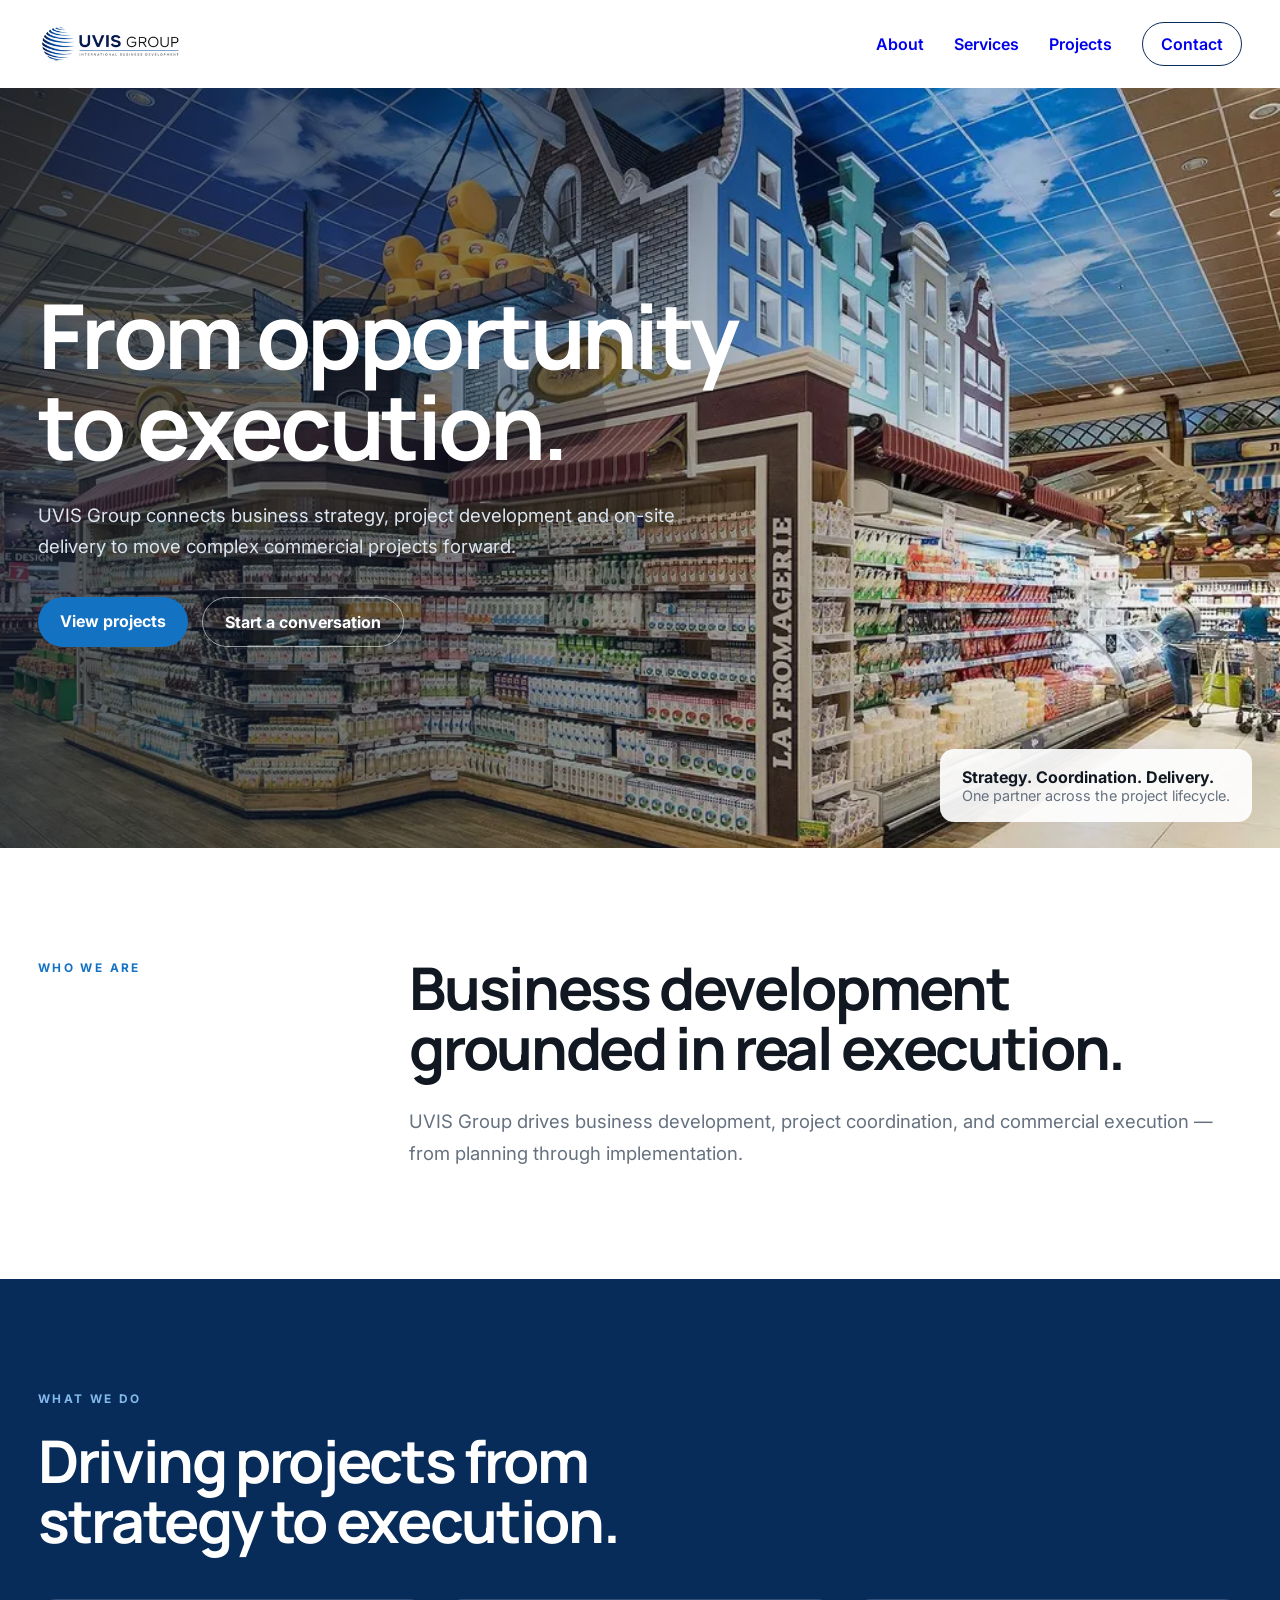
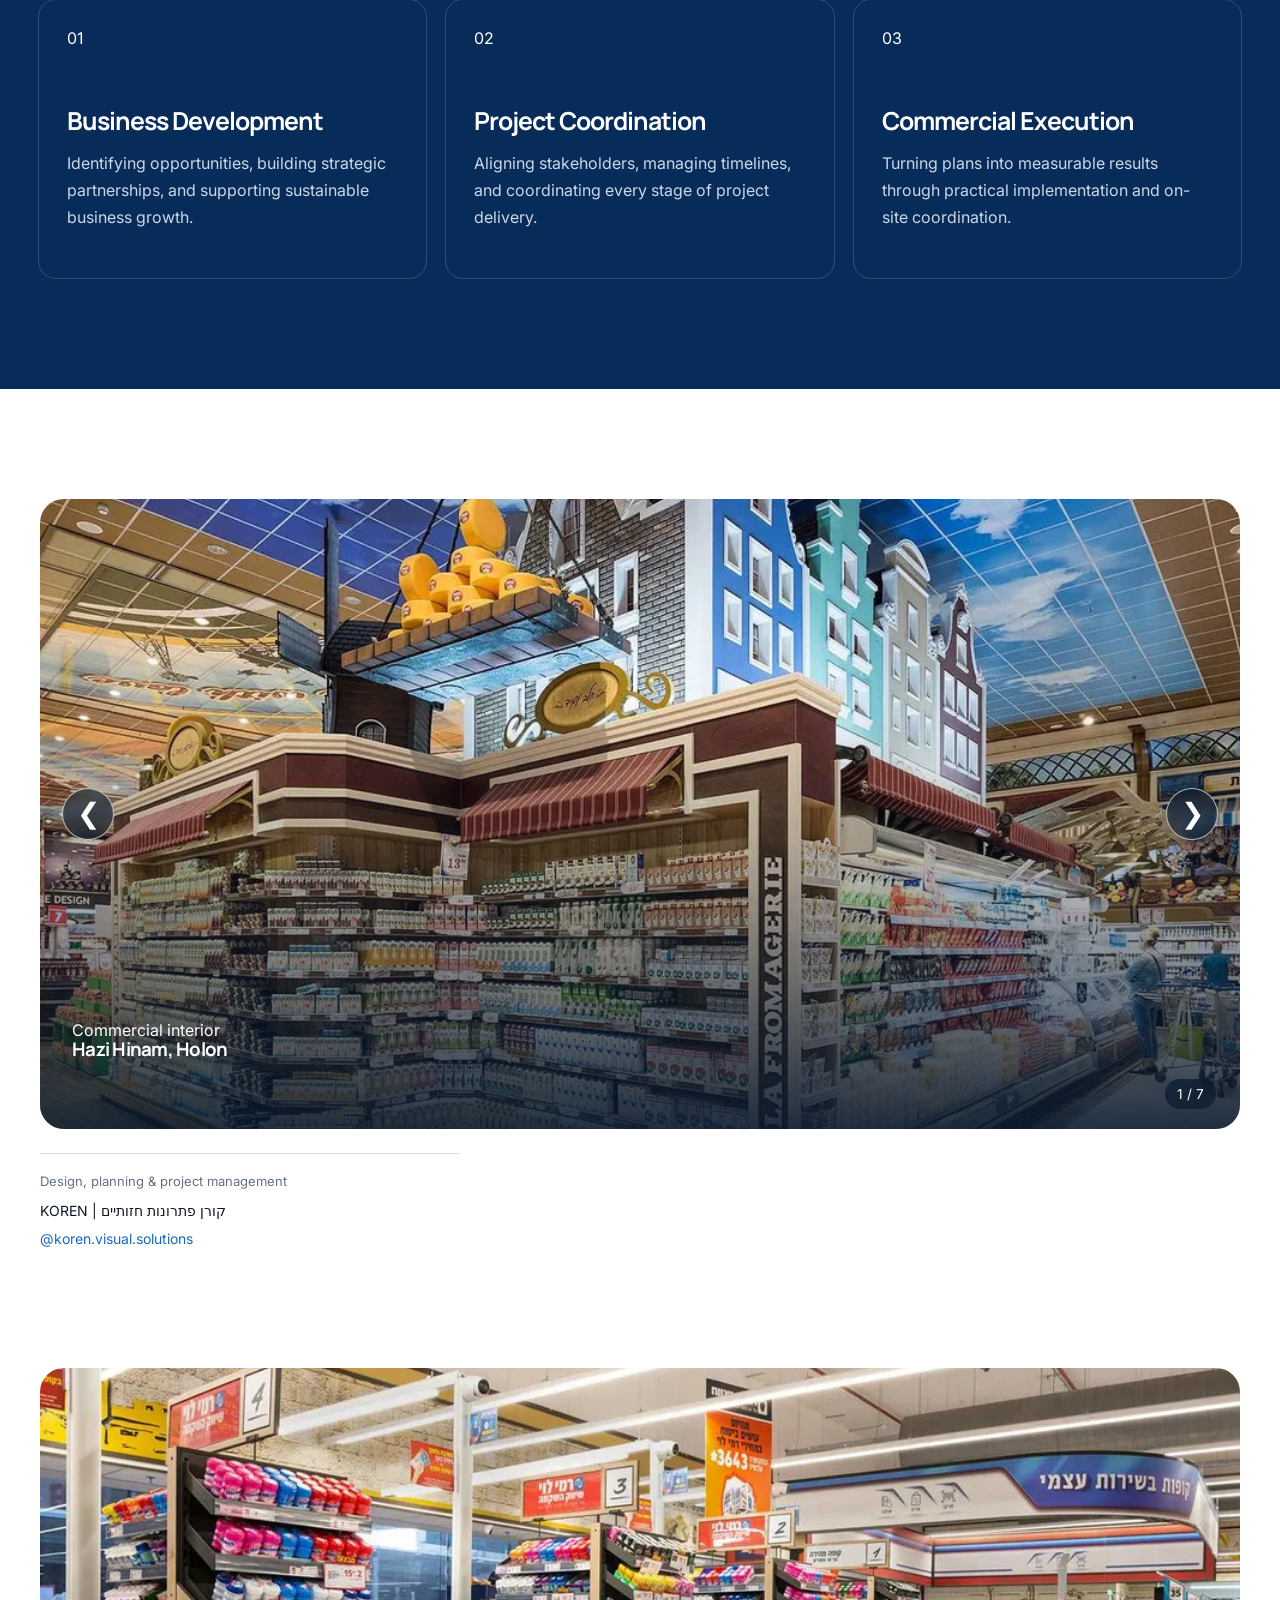
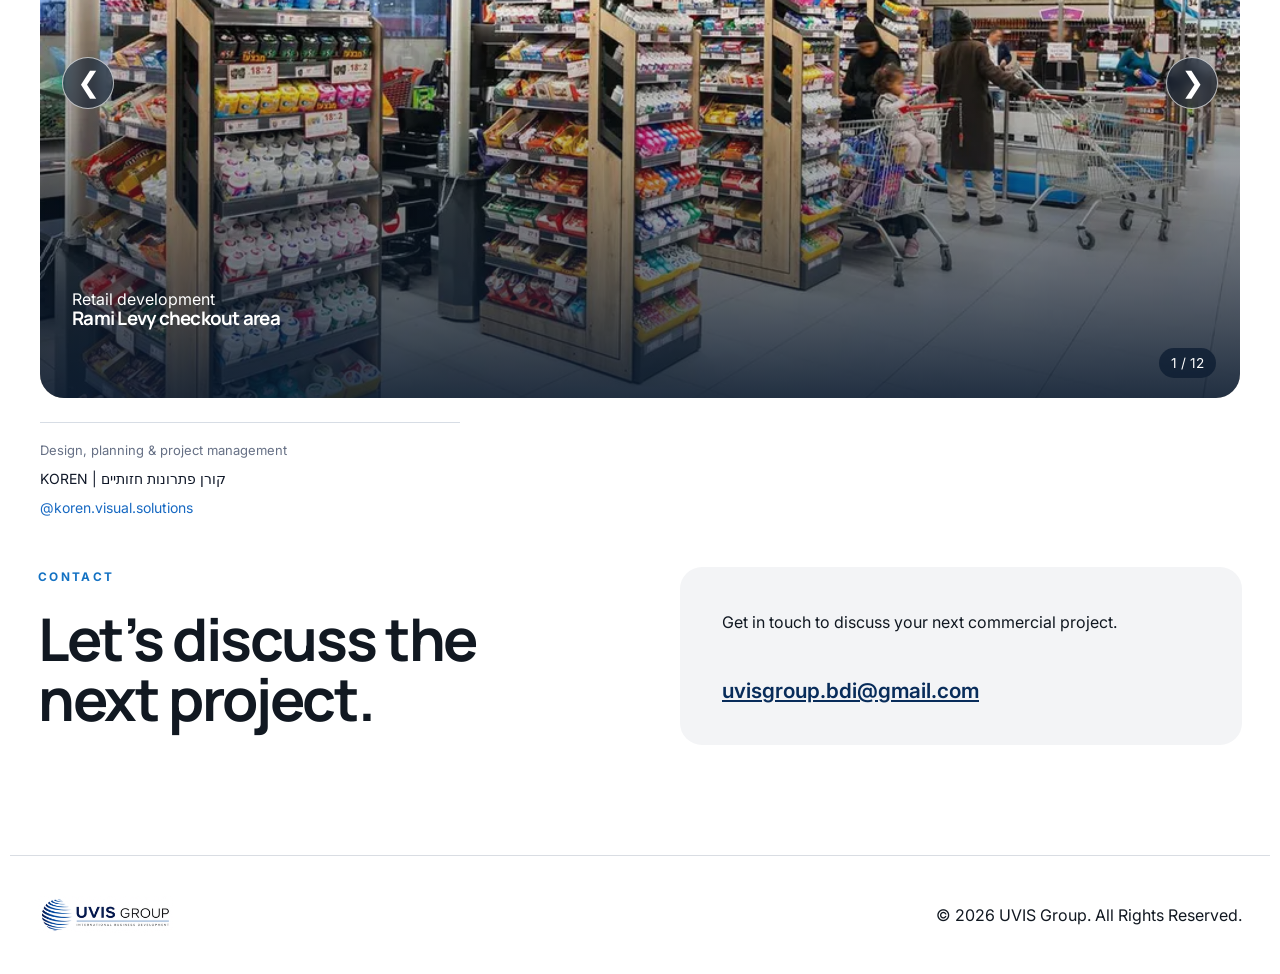
==== commit 8945cb44: "Update index.html" ====
--- a/index.html
+++ b/index.html
@@ -202,10 +202,7 @@
         <div class="project-overlay project-carousel-overlay">
           <span data-carousel-category>Commercial interior</span>
           <h3 data-carousel-title>Hazi Hinam, Holon</h3>
-          <p data-carousel-description>
-            Commercial supermarket interior featuring custom retail departments,
-            themed architectural elements and coordinated customer circulation.
-          </p>
+         
         </div>
 
         <button
@@ -278,10 +275,7 @@
         <div class="project-overlay project-carousel-overlay">
           <span data-carousel-category>Retail development</span>
           <h3 data-carousel-title>Rami Levy checkout area</h3>
-          <p data-carousel-description>
-            Retail checkout area designed to improve customer flow,
-            merchandising visibility and operational efficiency.
-          </p>
+        
         </div>
 
         <button
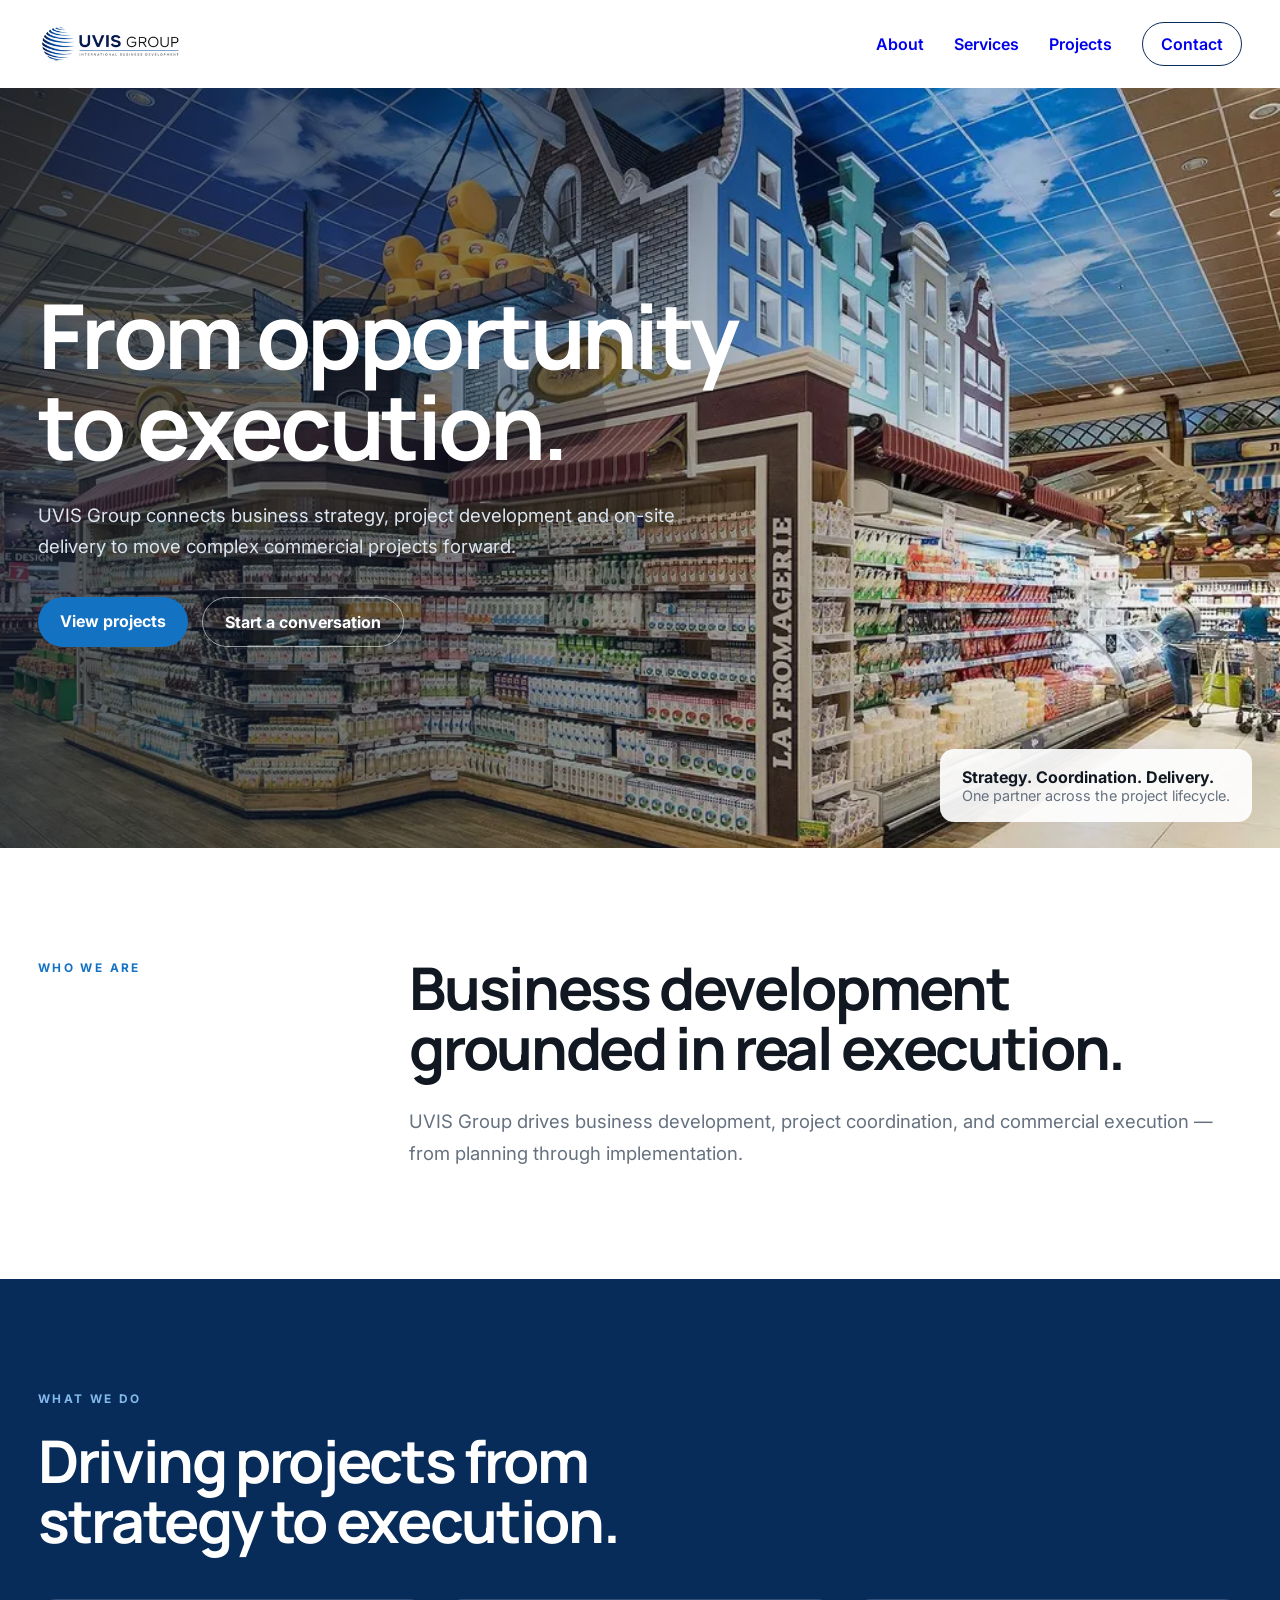
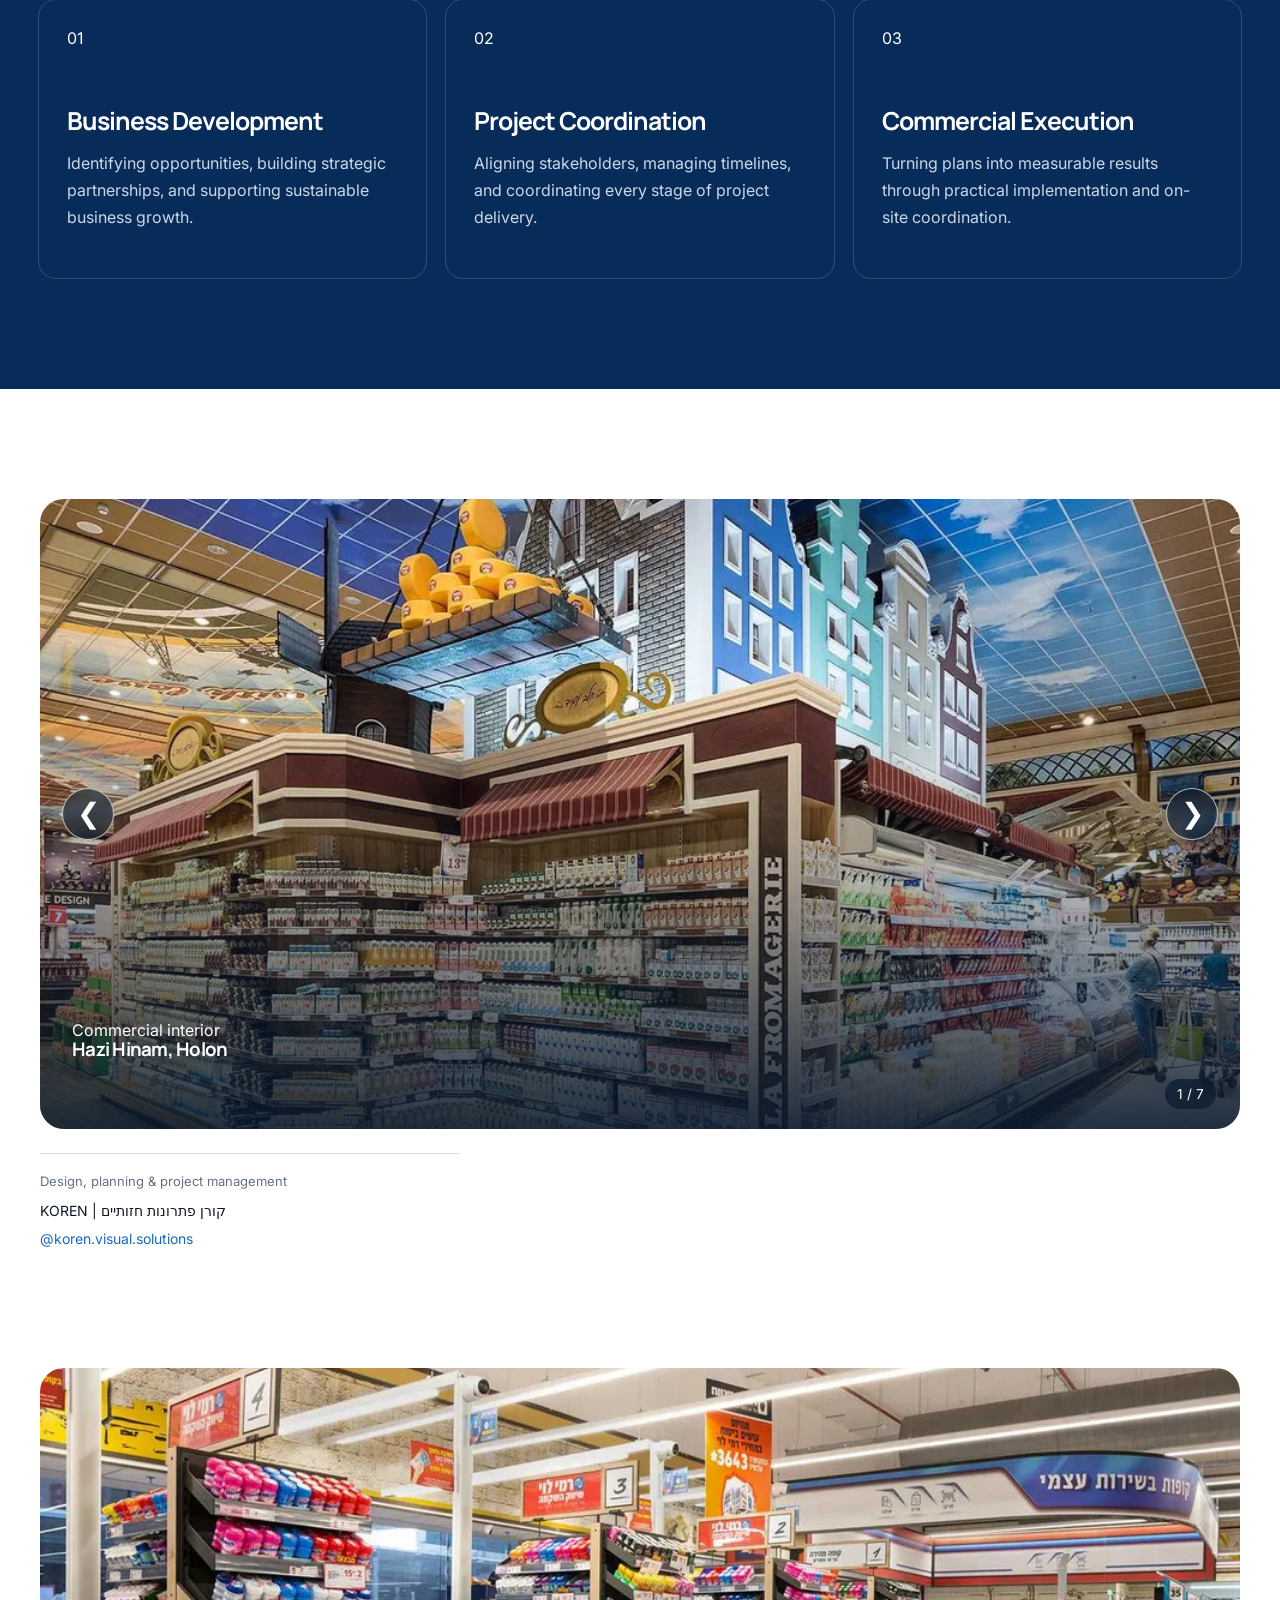
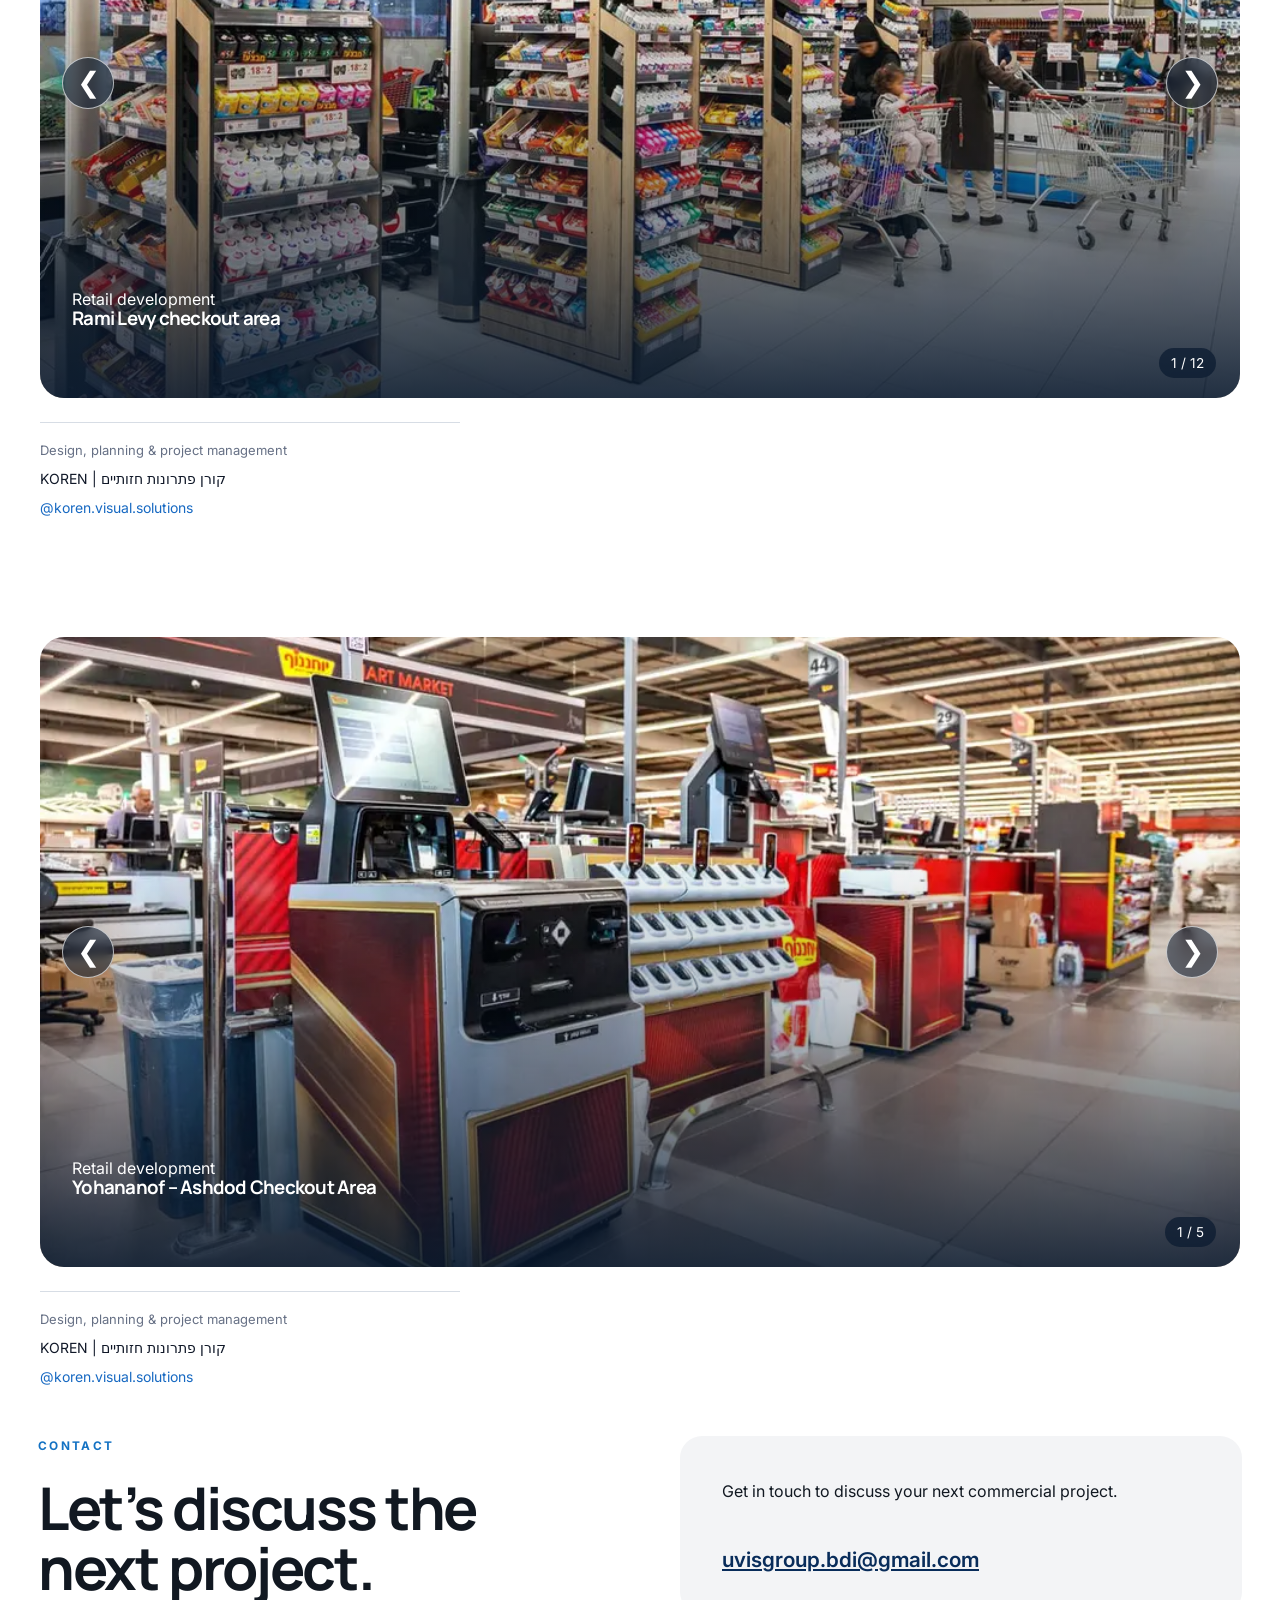
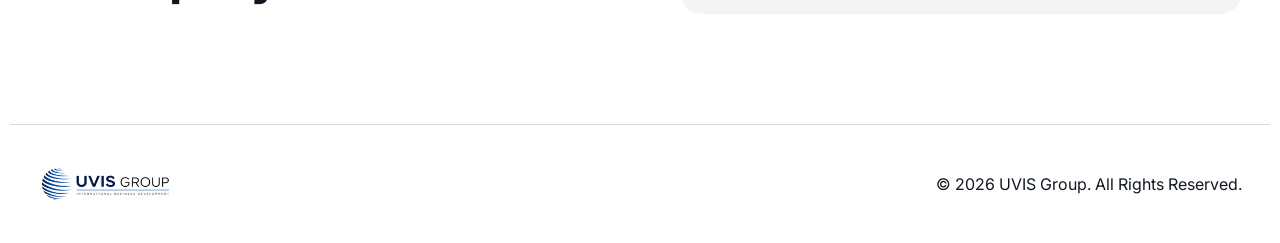
==== commit 9e17d12e: "Update index.html" ====
--- a/index.html
+++ b/index.html
@@ -318,6 +318,77 @@
 
     </article>
 
+     <!-- Yohananof – Ashdod Checkout Area -->
+<article class="project-card">
+
+  <div
+    class="project-carousel"
+    data-project-carousel="yohananof-ashdod-checkout"
+  >
+
+    <button
+      class="project-carousel-arrow project-carousel-prev"
+      type="button"
+      aria-label="Previous project image"
+    >
+      &#10094;
+    </button>
+
+    <img
+      class="project-carousel-image"
+      src="assets/yohananof-ashdod-self-checkout-station.webp"
+      alt="Yohananof Ashdod self-checkout station with custom red and gold branded design and handheld scanner terminals."
+      width="1000"
+      height="750"
+      loading="lazy"
+      data-carousel-image
+    >
+
+    <div class="project-overlay project-carousel-overlay">
+      <span data-carousel-category>Retail development</span>
+      <h3 data-carousel-title>Yohananof – Ashdod Checkout Area</h3>
+    </div>
+
+    <button
+      class="project-carousel-arrow project-carousel-next"
+      type="button"
+      aria-label="Next project image"
+    >
+      &#10095;
+    </button>
+
+    <div
+      class="project-carousel-counter"
+      aria-live="polite"
+    >
+      <span data-carousel-current>1</span>
+      /
+      <span data-carousel-total>5</span>
+    </div>
+
+  </div>
+
+  <div class="project-credit-box">
+    <p class="project-credit-label">
+      Design, planning &amp; project management
+    </p>
+
+    <p class="project-credit">
+      KOREN | קורן פתרונות חזותיים
+    </p>
+
+    <a
+      class="instagram-credit"
+      href="https://www.instagram.com/koren.visual.solutions/"
+      target="_blank"
+      rel="noopener noreferrer"
+    >
+      @koren.visual.solutions
+    </a>
+  </div>
+
+</article>
+
   </div>
 
 </section>
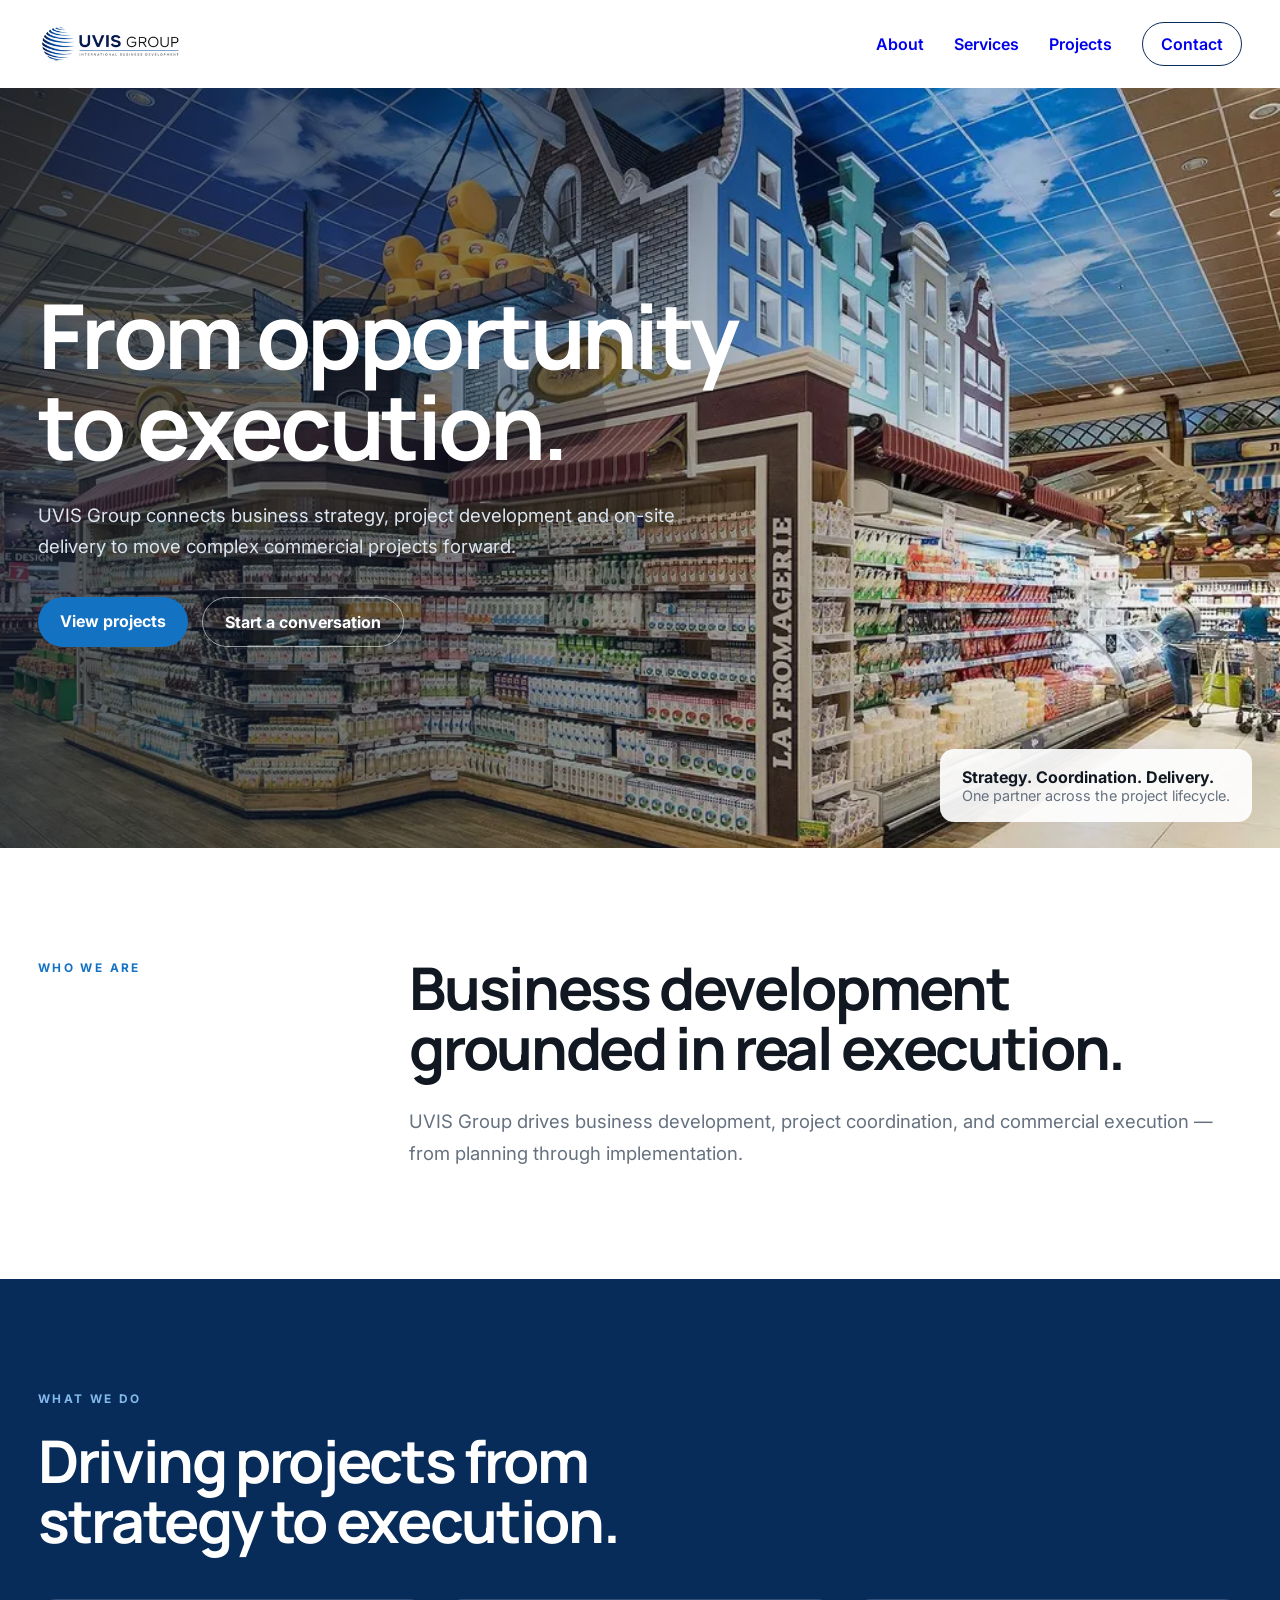
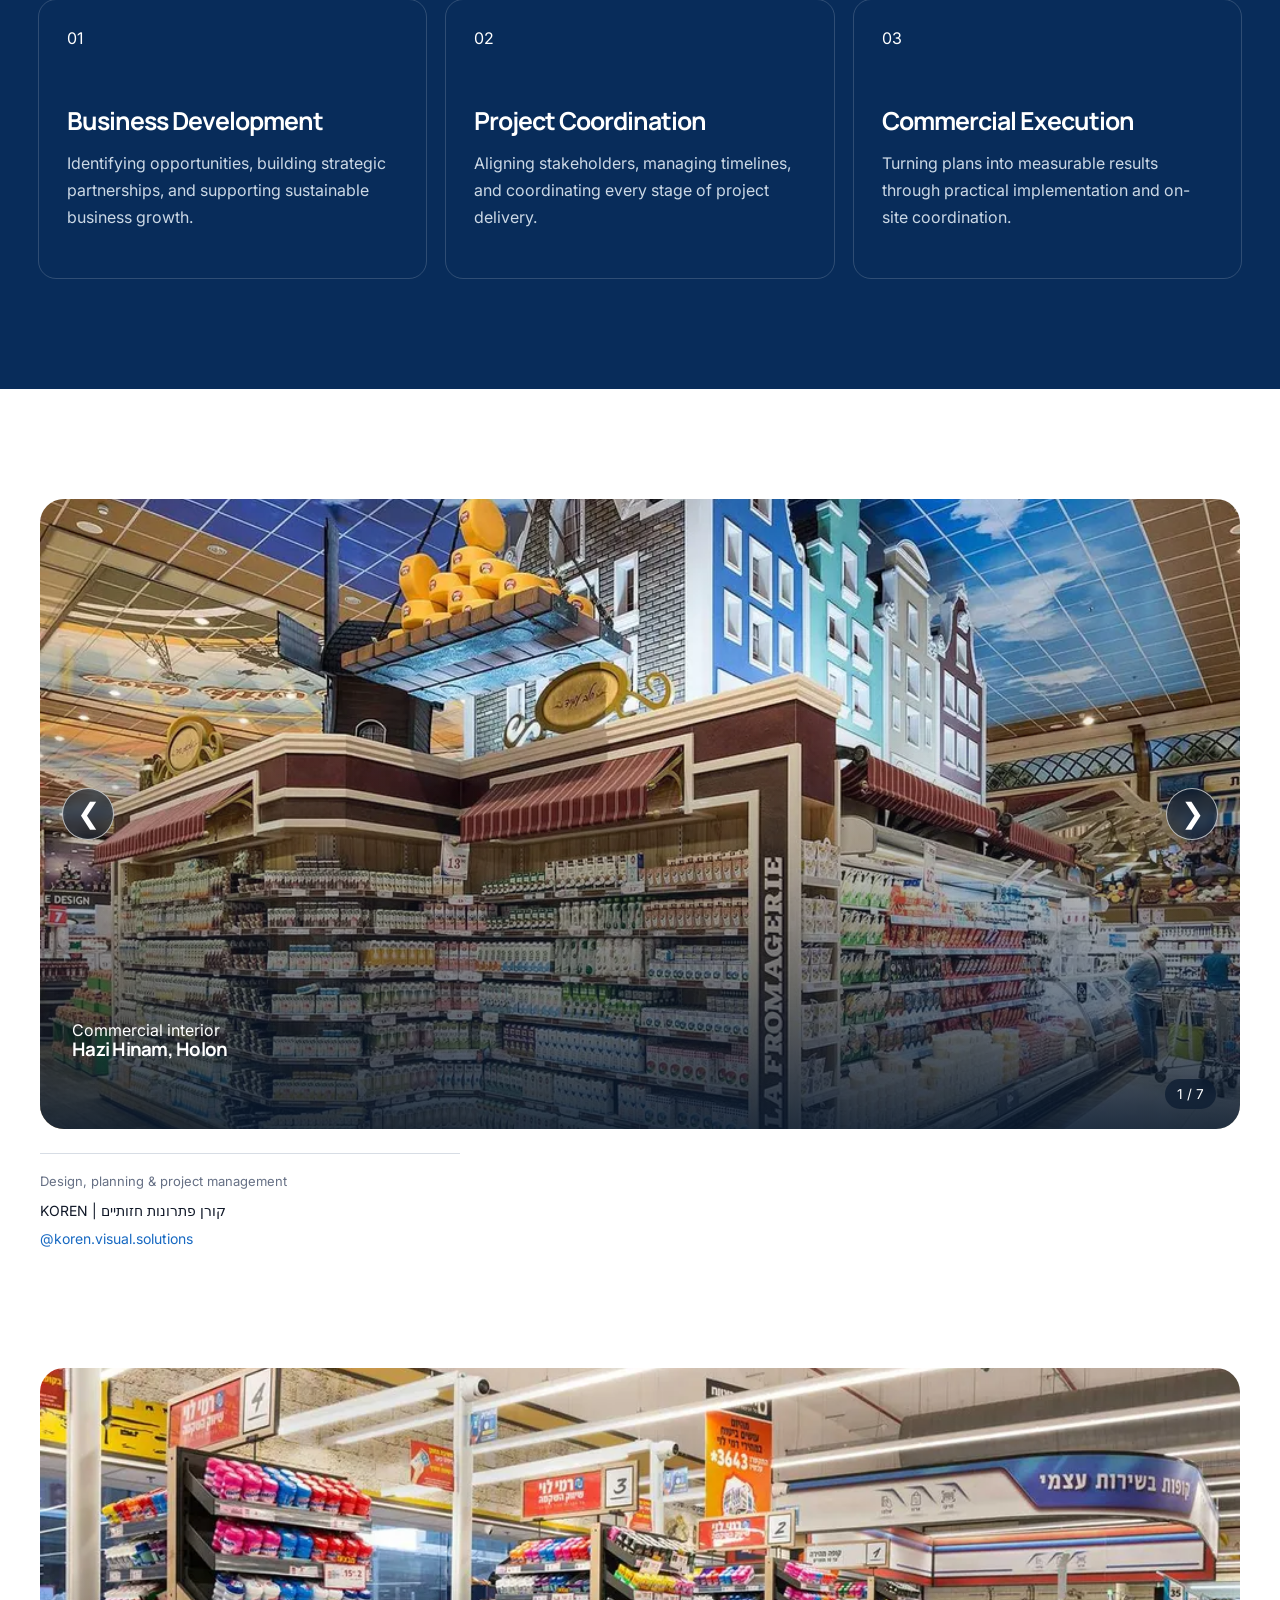
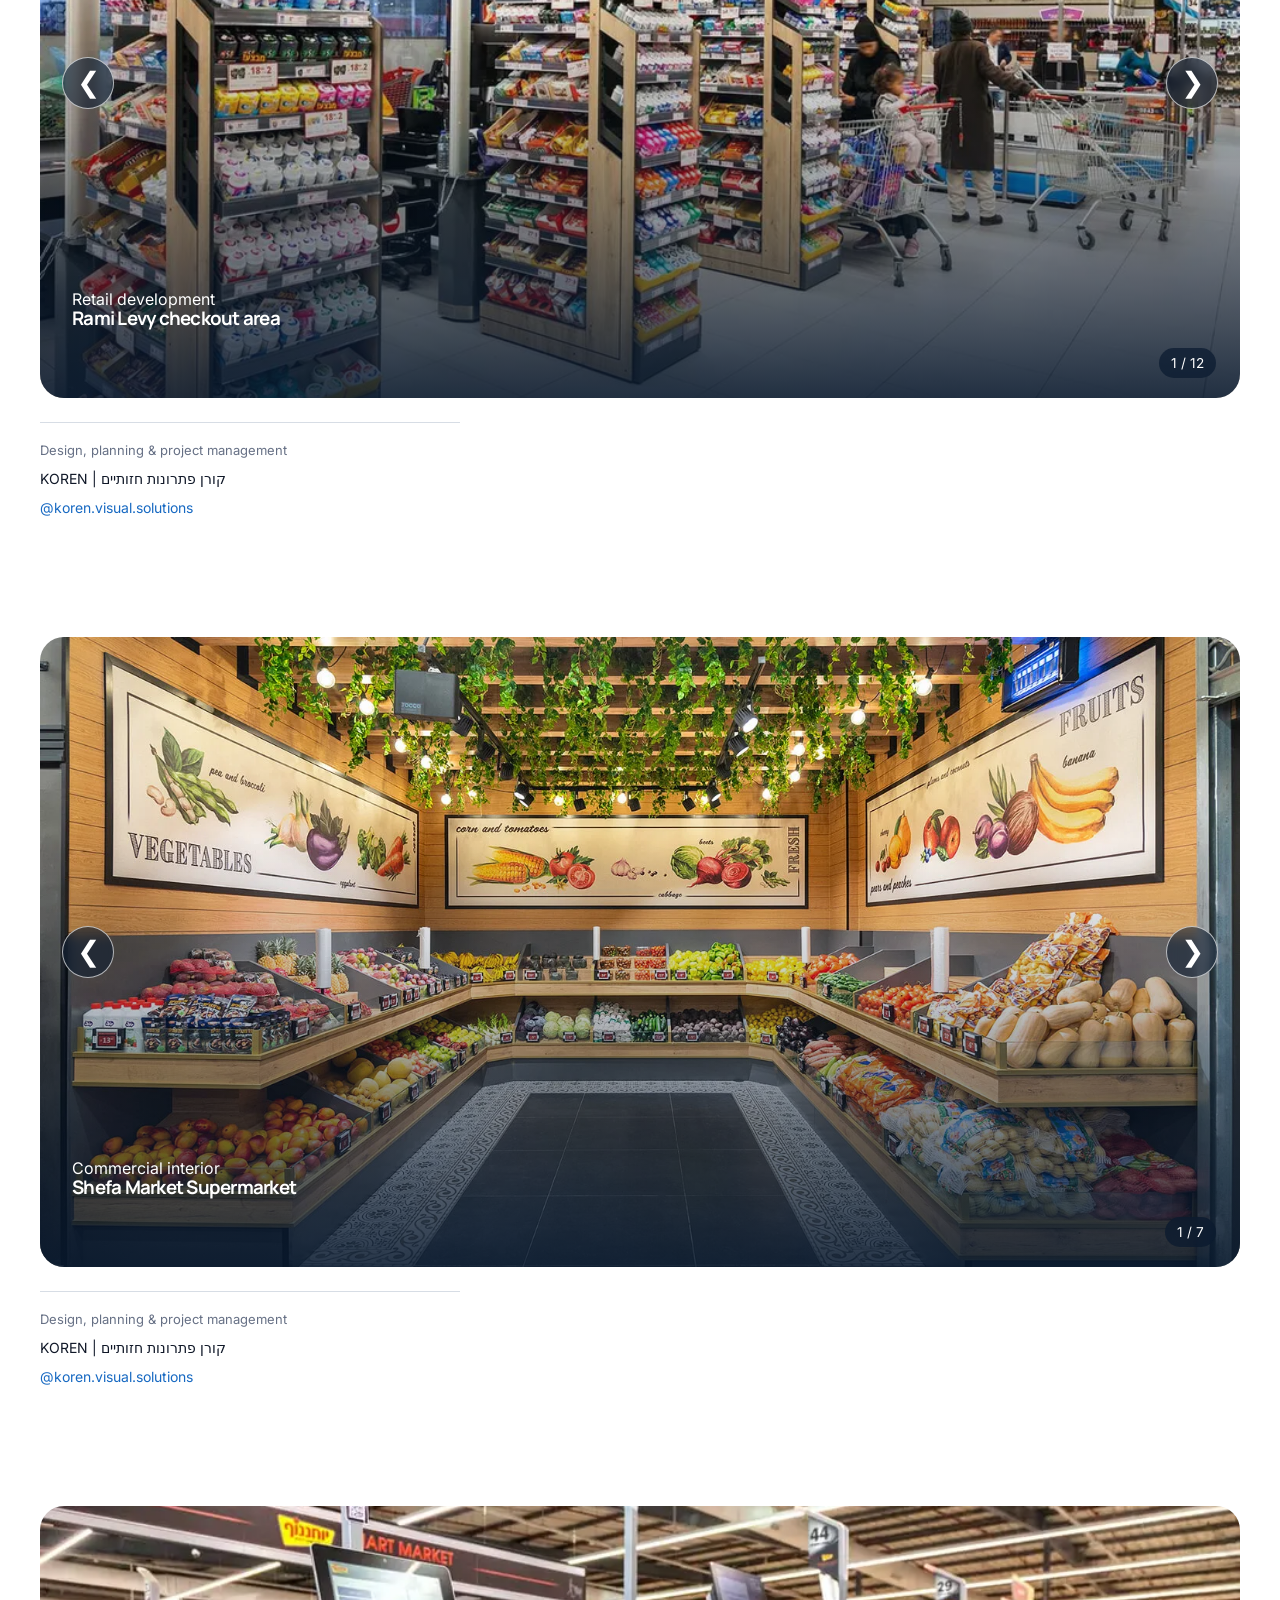
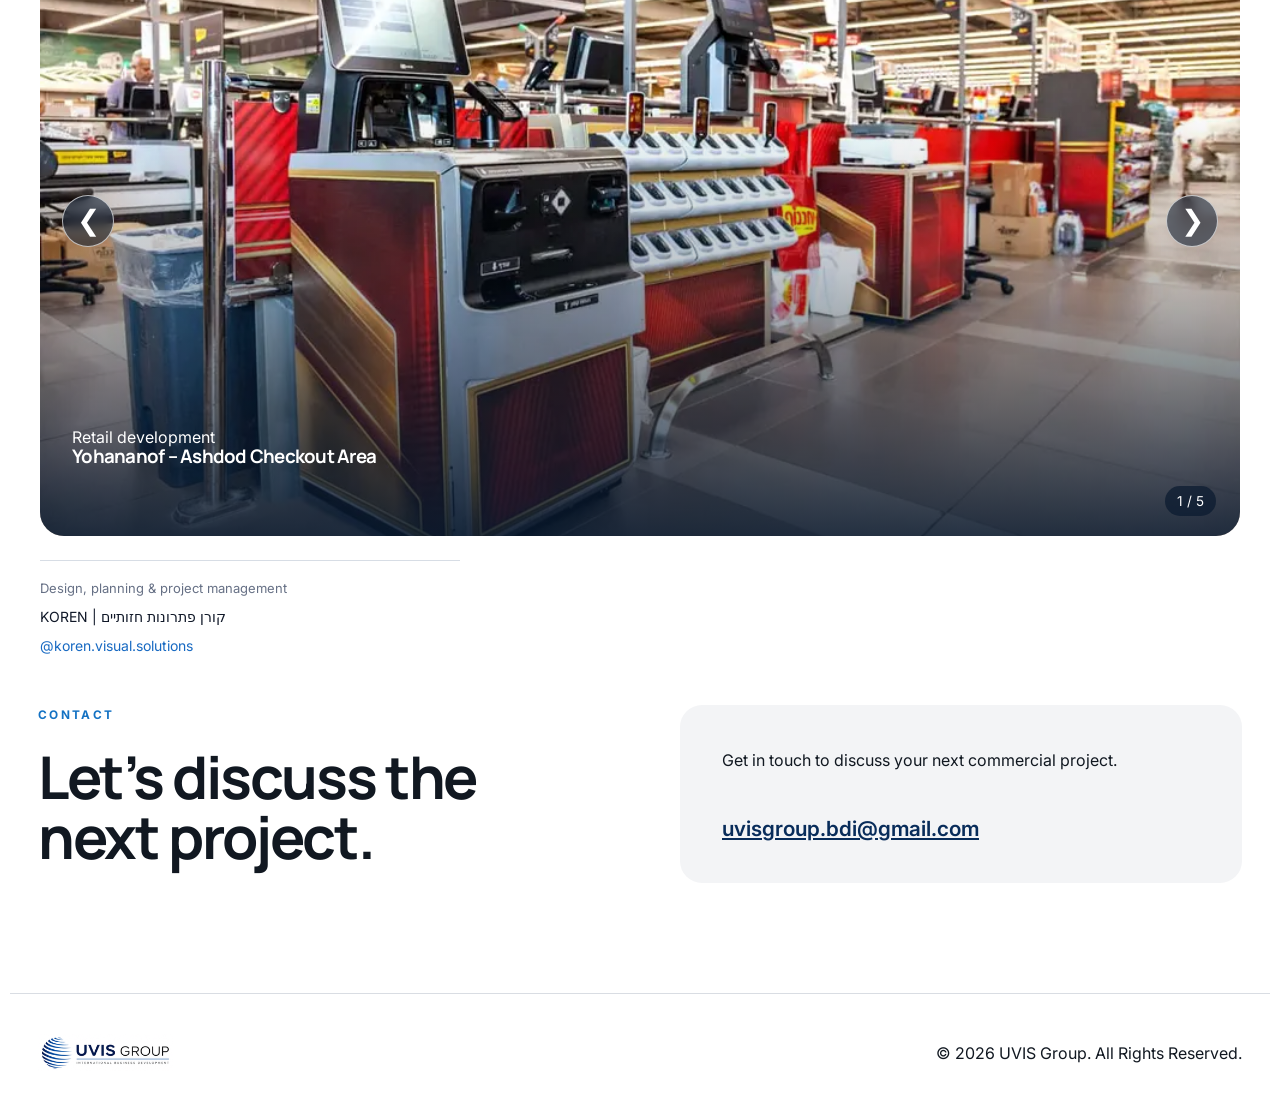
==== commit dc16495a: "Update index.html" ====
--- a/index.html
+++ b/index.html
@@ -318,6 +318,77 @@
 
     </article>
 
+     <!-- Shefa Market -->
+<article class="project-card">
+
+  <div
+    class="project-carousel"
+    data-project-carousel="shefa-market"
+  >
+
+    <button
+      class="project-carousel-arrow project-carousel-prev"
+      type="button"
+      aria-label="Previous project image"
+    >
+      &#10094;
+    </button>
+
+    <img
+      class="project-carousel-image"
+      src="assets/shefa-market-produce-section.webp"
+      alt="Shefa Market supermarket produce section with wooden displays, fresh fruits and vegetables, and decorative greenery."
+      width="1000"
+      height="750"
+      loading="lazy"
+      data-carousel-image
+    >
+
+    <div class="project-overlay project-carousel-overlay">
+      <span data-carousel-category>Commercial interior</span>
+      <h3 data-carousel-title>Shefa Market Supermarket</h3>
+    </div>
+
+    <button
+      class="project-carousel-arrow project-carousel-next"
+      type="button"
+      aria-label="Next project image"
+    >
+      &#10095;
+    </button>
+
+    <div
+      class="project-carousel-counter"
+      aria-live="polite"
+    >
+      <span data-carousel-current>1</span>
+      /
+      <span data-carousel-total>7</span>
+    </div>
+
+  </div>
+
+  <div class="project-credit-box">
+    <p class="project-credit-label">
+      Design, planning &amp; project management
+    </p>
+
+    <p class="project-credit">
+      KOREN | קורן פתרונות חזותיים
+    </p>
+
+    <a
+      class="instagram-credit"
+      href="https://www.instagram.com/koren.visual.solutions/"
+      target="_blank"
+      rel="noopener noreferrer"
+    >
+      @koren.visual.solutions
+    </a>
+  </div>
+
+</article>
+
      <!-- Yohananof – Ashdod Checkout Area -->
 <article class="project-card">
 
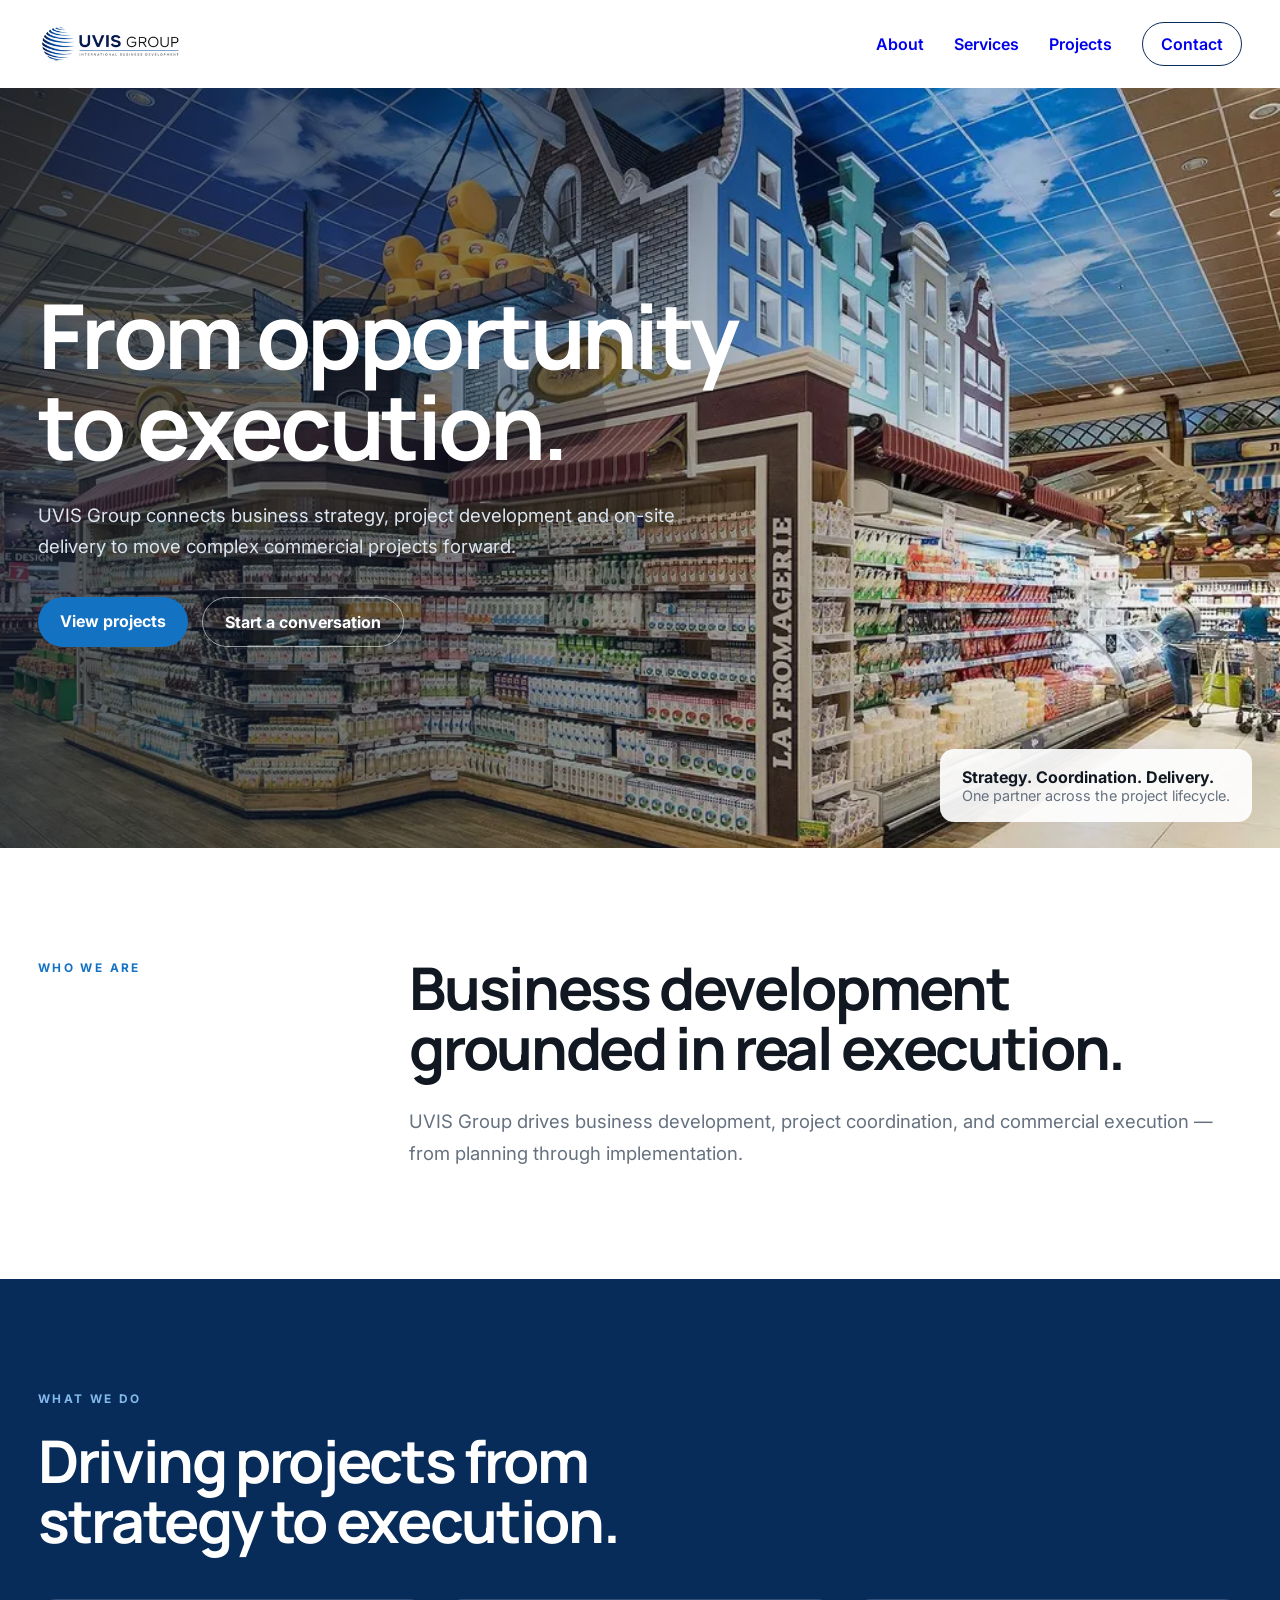
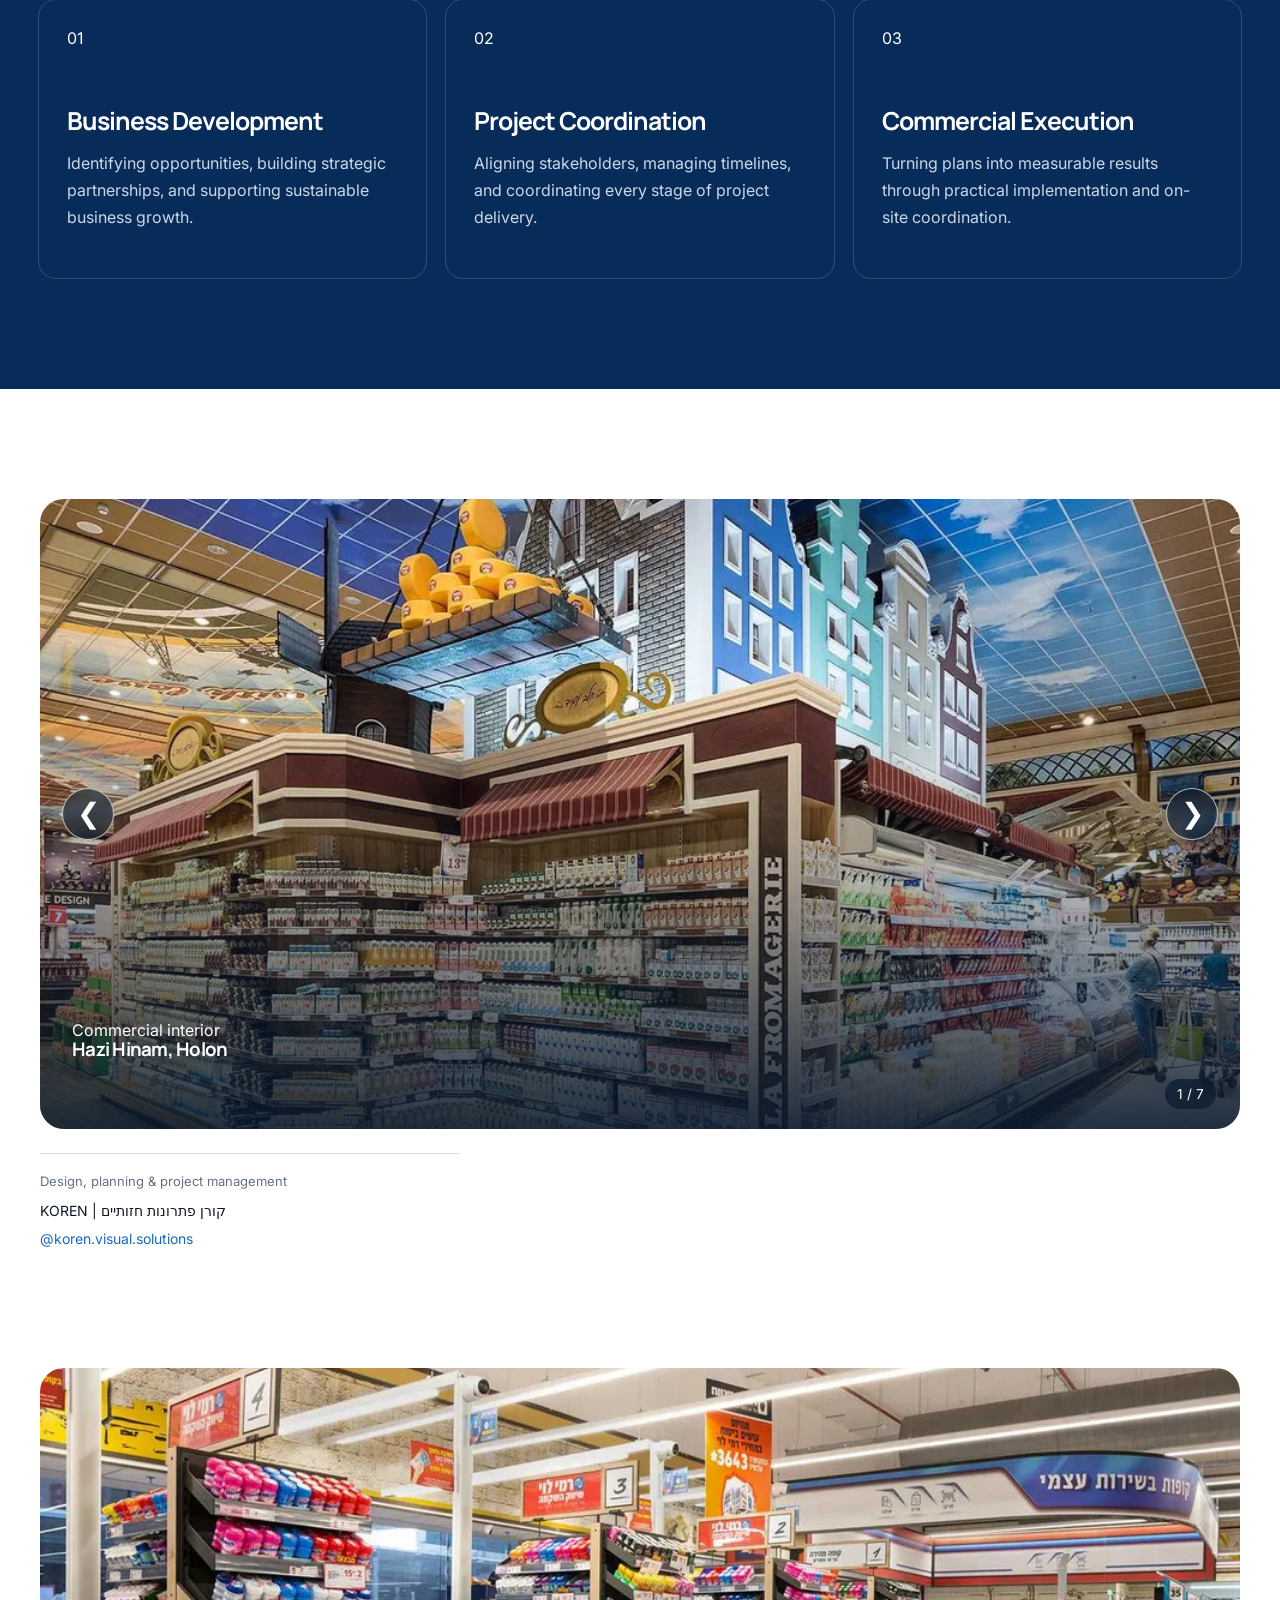
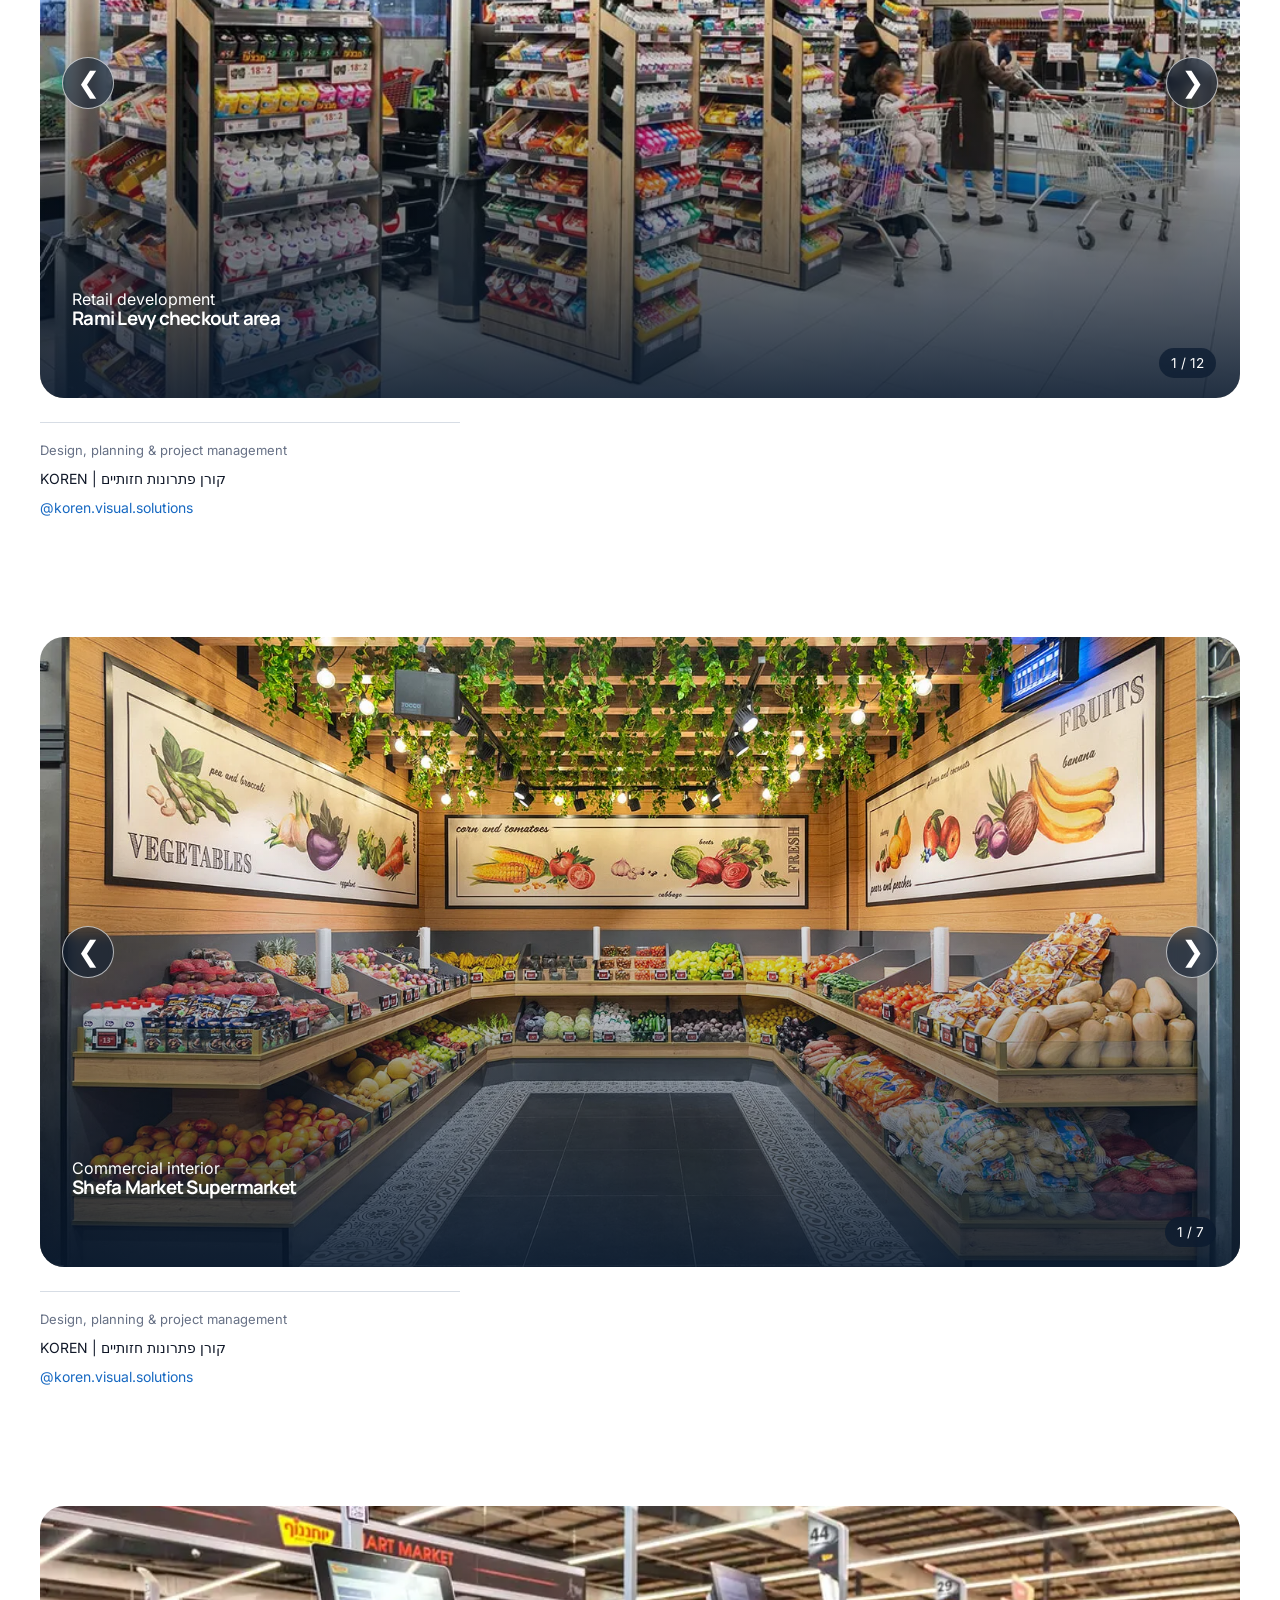
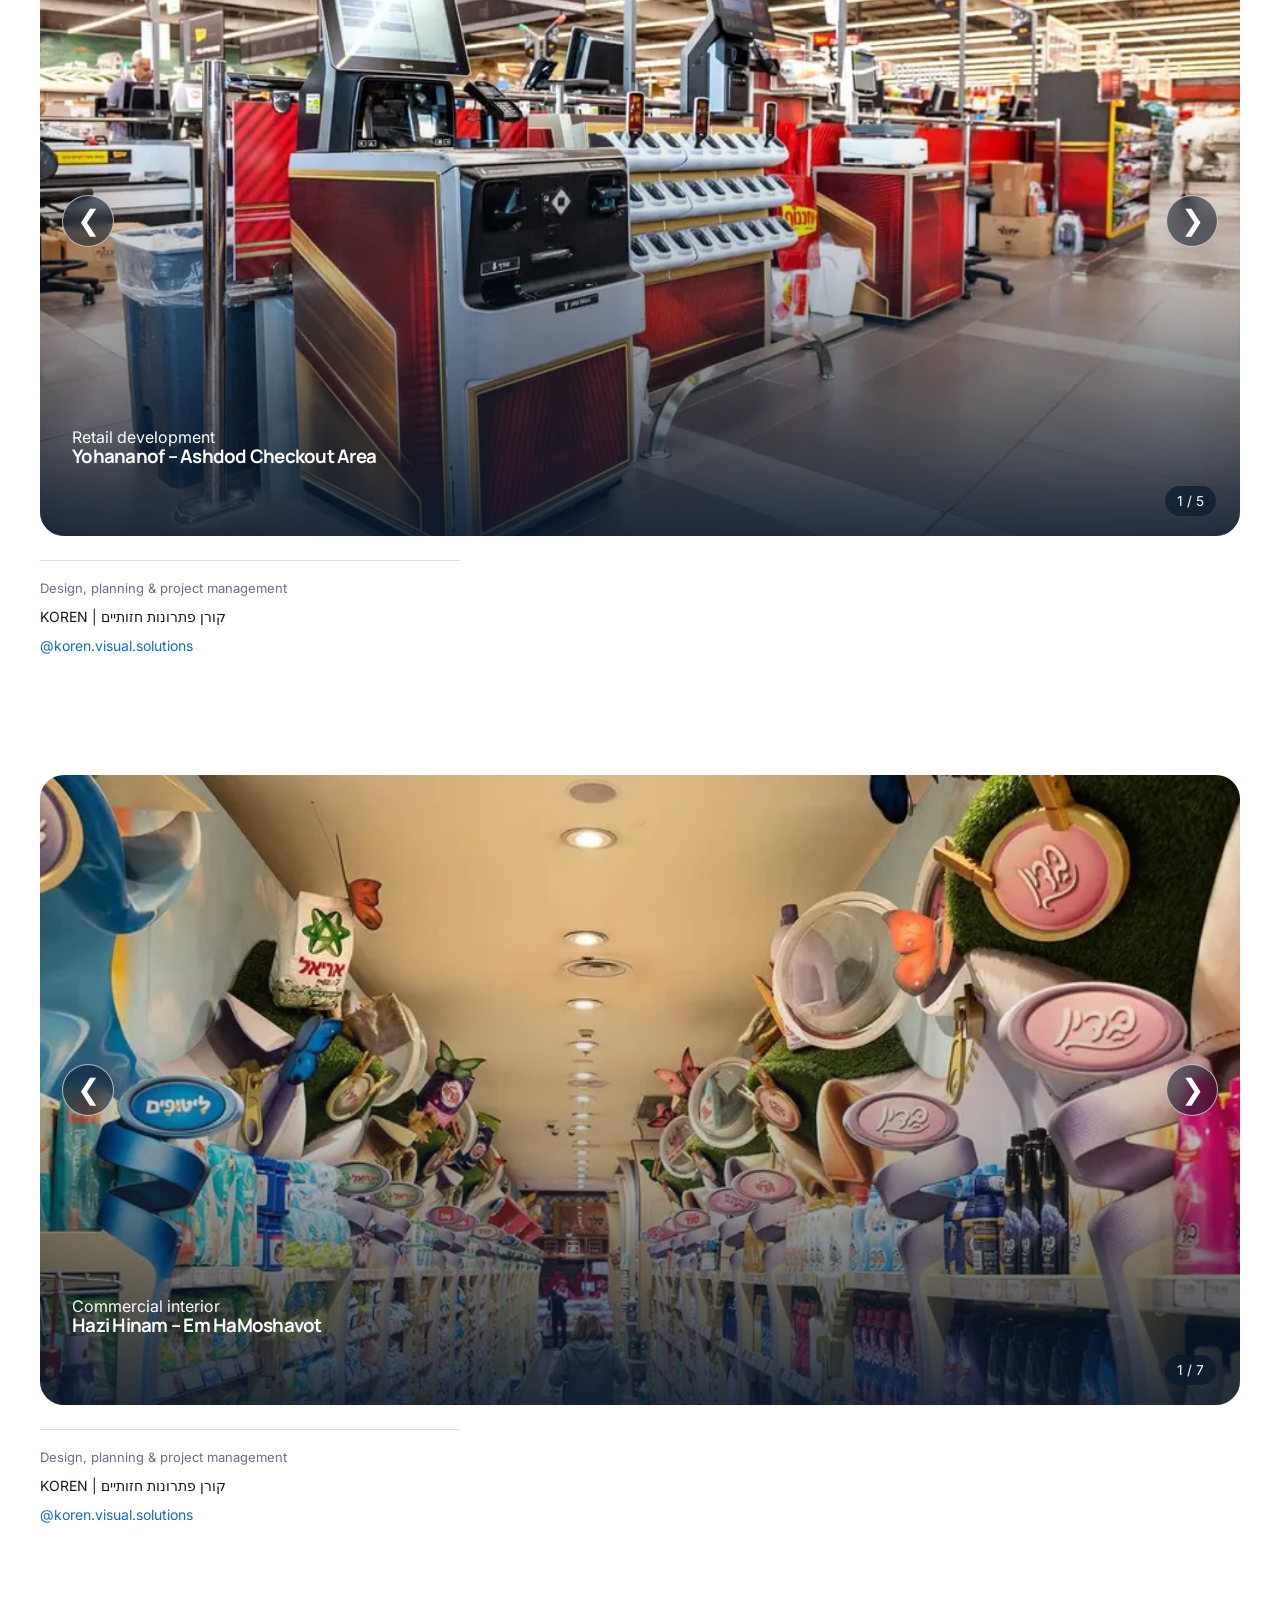
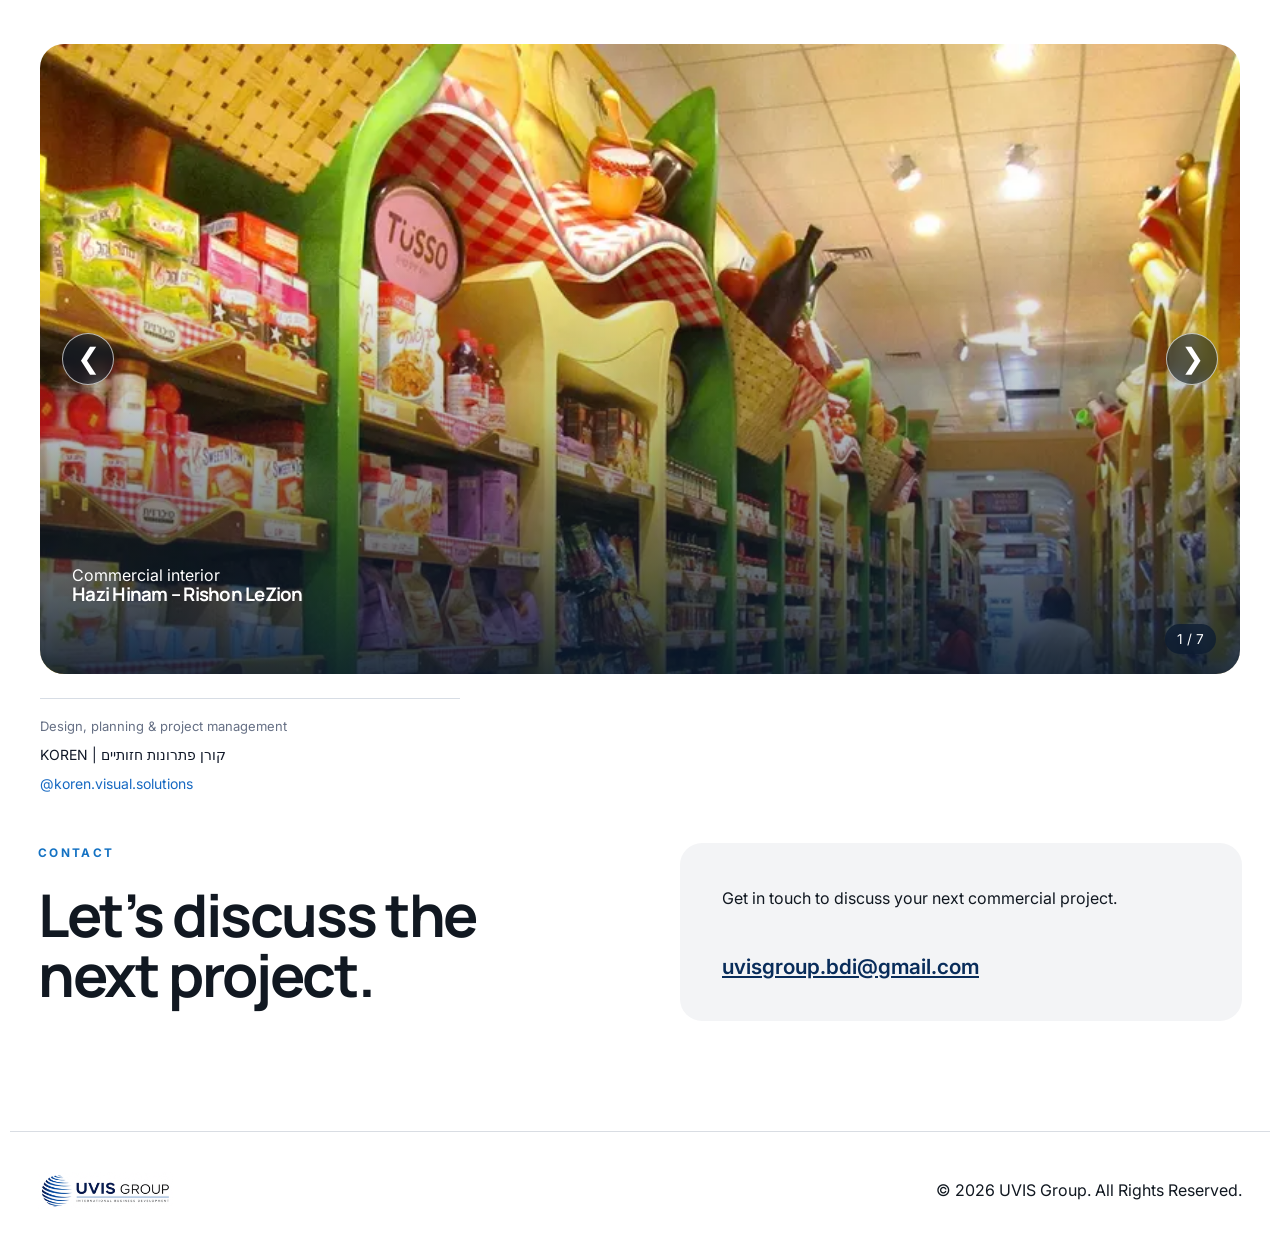
==== commit ee7660f6: "Update index.html" ====
--- a/index.html
+++ b/index.html
@@ -460,7 +460,150 @@
 
 </article>
 
-  </div>
+     <!-- Hazi Hinam – Em HaMoshavot -->
+<article class="project-card">
+
+  <div
+    class="project-carousel"
+    data-project-carousel="hazi-hinam-em-hamoshavot"
+  >
+
+    <button
+      class="project-carousel-arrow project-carousel-prev"
+      type="button"
+      aria-label="Previous project image"
+    >
+      &#10094;
+    </button>
+
+    <img
+      class="project-carousel-image"
+      src="assets/hazi-hinam-em-hamoshavot-personal-care.webp"
+      alt="Hazi Hinam Em HaMoshavot personal care aisle with custom branded displays and decorative product installations."
+      width="1000"
+      height="750"
+      loading="lazy"
+      data-carousel-image
+    >
+
+    <div class="project-overlay project-carousel-overlay">
+      <span data-carousel-category>Commercial interior</span>
+      <h3 data-carousel-title>Hazi Hinam – Em HaMoshavot</h3>
+    </div>
+
+    <button
+      class="project-carousel-arrow project-carousel-next"
+      type="button"
+      aria-label="Next project image"
+    >
+      &#10095;
+    </button>
+
+    <div
+      class="project-carousel-counter"
+      aria-live="polite"
+    >
+      <span data-carousel-current>1</span>
+      /
+      <span data-carousel-total>7</span>
+    </div>
+
+  </div>
+
+  <div class="project-credit-box">
+    <p class="project-credit-label">
+      Design, planning &amp; project management
+    </p>
+
+    <p class="project-credit">
+      KOREN | קורן פתרונות חזותיים
+    </p>
+
+    <a
+      class="instagram-credit"
+      href="https://www.instagram.com/koren.visual.solutions/"
+      target="_blank"
+      rel="noopener noreferrer"
+    >
+      @koren.visual.solutions
+    </a>
+  </div>
+
+</article>
+
+     <!-- Hazi Hinam – Rishon LeZion -->
+<article class="project-card">
+
+  <div
+    class="project-carousel"
+    data-project-carousel="hazi-hinam-rishon-lezion"
+  >
+
+    <button
+      class="project-carousel-arrow project-carousel-prev"
+      type="button"
+      aria-label="Previous project image"
+    >
+      &#10094;
+    </button>
+
+    <img
+      class="project-carousel-image"
+      src="assets/hazi-hinam-rishon-lezion-specialty-food-aisle.webp"
+      alt="Hazi Hinam Rishon LeZion specialty food aisle with colorful custom shelving and oversized food-themed decorative elements."
+      width="1000"
+      height="750"
+      loading="lazy"
+      data-carousel-image
+    >
+
+    <div class="project-overlay project-carousel-overlay">
+      <span data-carousel-category>Commercial interior</span>
+      <h3 data-carousel-title>Hazi Hinam – Rishon LeZion</h3>
+    </div>
+
+    <button
+      class="project-carousel-arrow project-carousel-next"
+      type="button"
+      aria-label="Next project image"
+    >
+      &#10095;
+    </button>
+
+    <div
+      class="project-carousel-counter"
+      aria-live="polite"
+    >
+      <span data-carousel-current>1</span>
+      /
+      <span data-carousel-total>7</span>
+    </div>
+
+  </div>
+
+  <div class="project-credit-box">
+    <p class="project-credit-label">
+      Design, planning &amp; project management
+    </p>
+
+    <p class="project-credit">
+      KOREN | קורן פתרונות חזותיים
+    </p>
+
+    <a
+      class="instagram-credit"
+      href="https://www.instagram.com/koren.visual.solutions/"
+      target="_blank"
+      rel="noopener noreferrer"
+    >
+      @koren.visual.solutions
+    </a>
+  </div>
+
+</article>
+
+  </div>
+   
 
 </section>
      
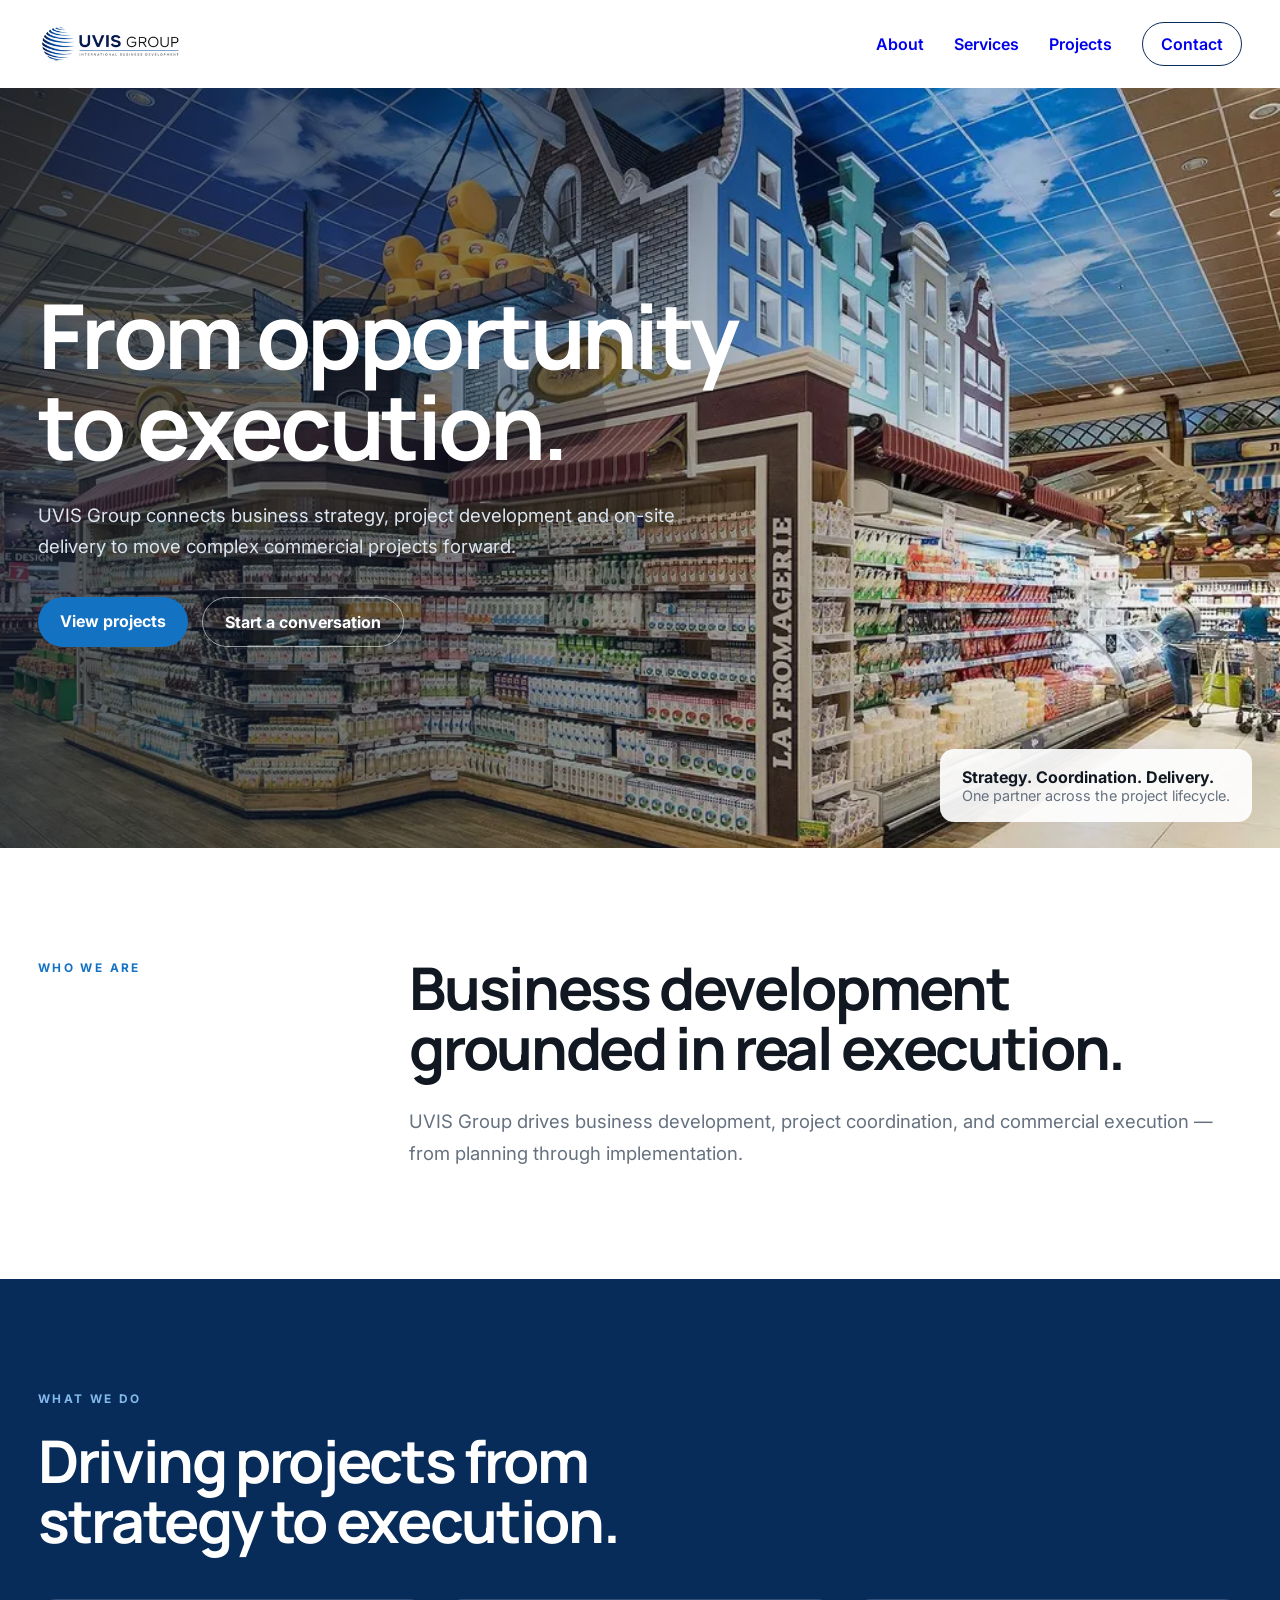
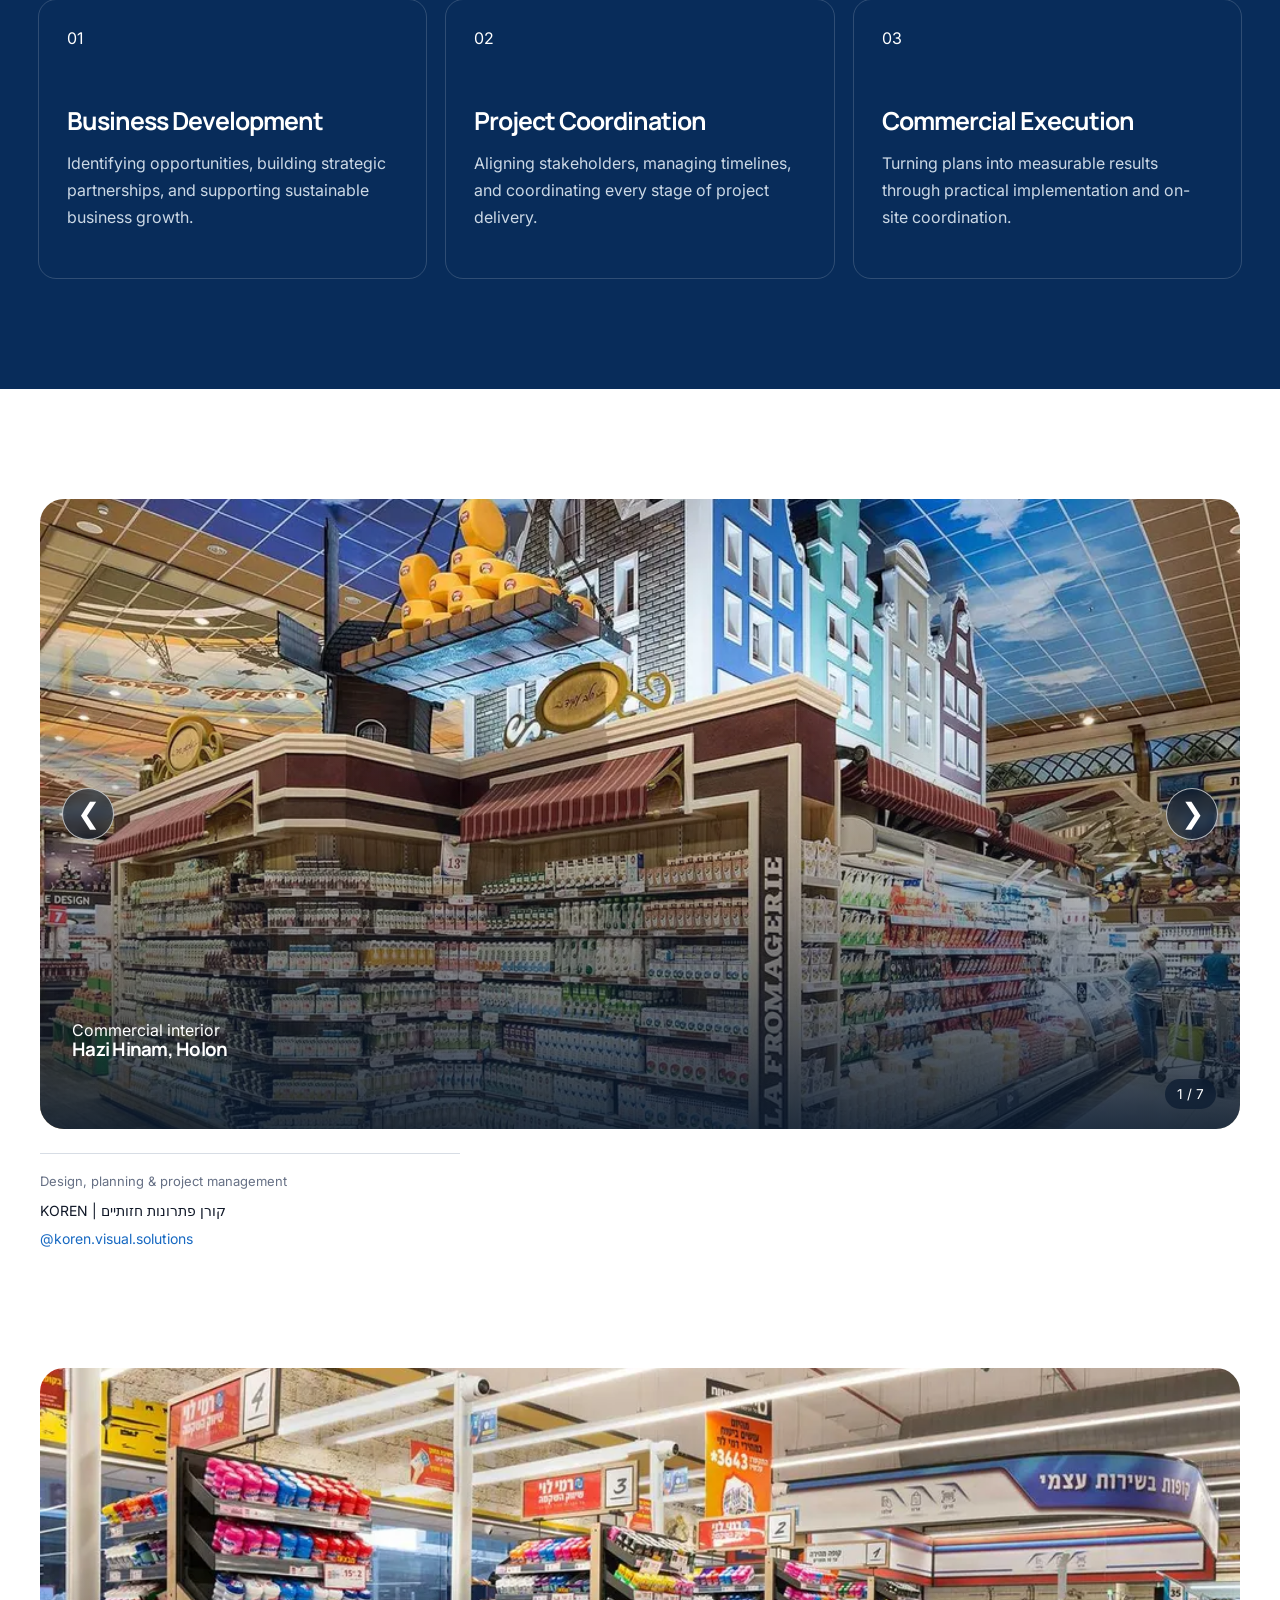
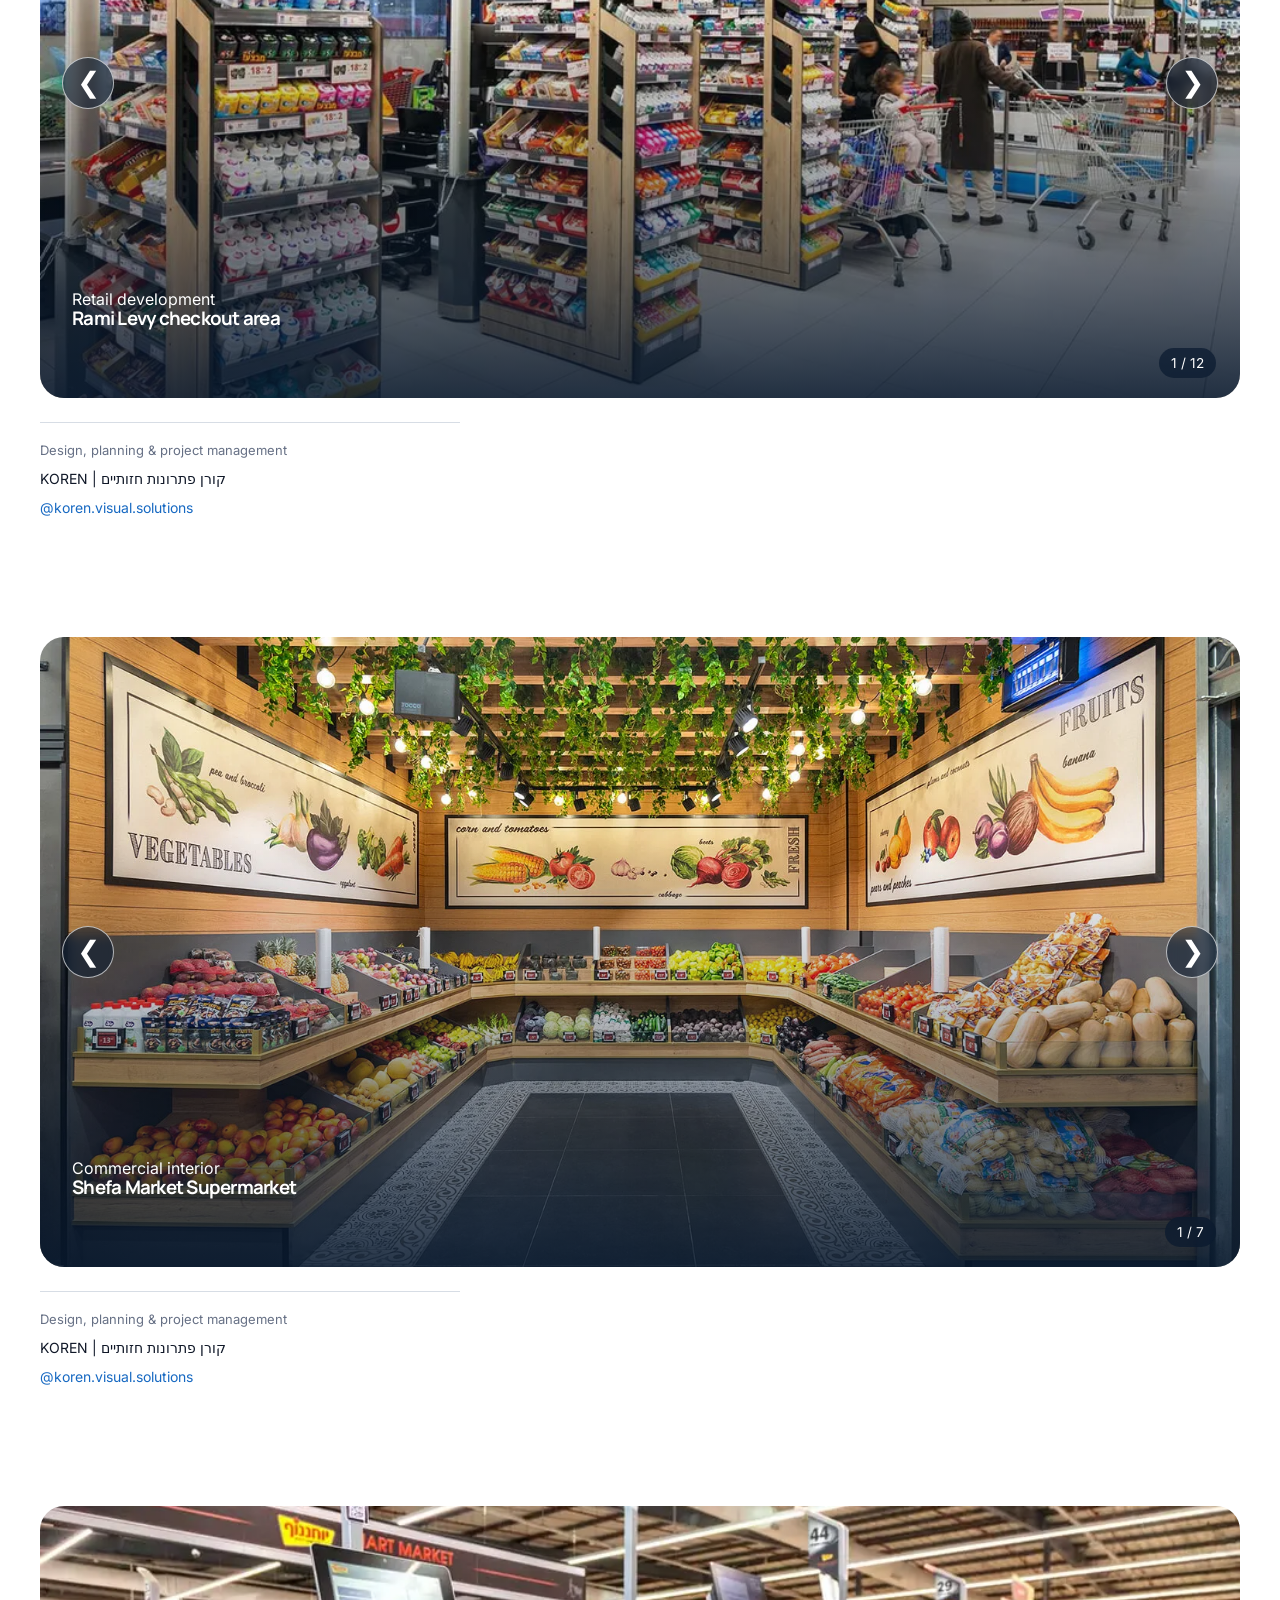
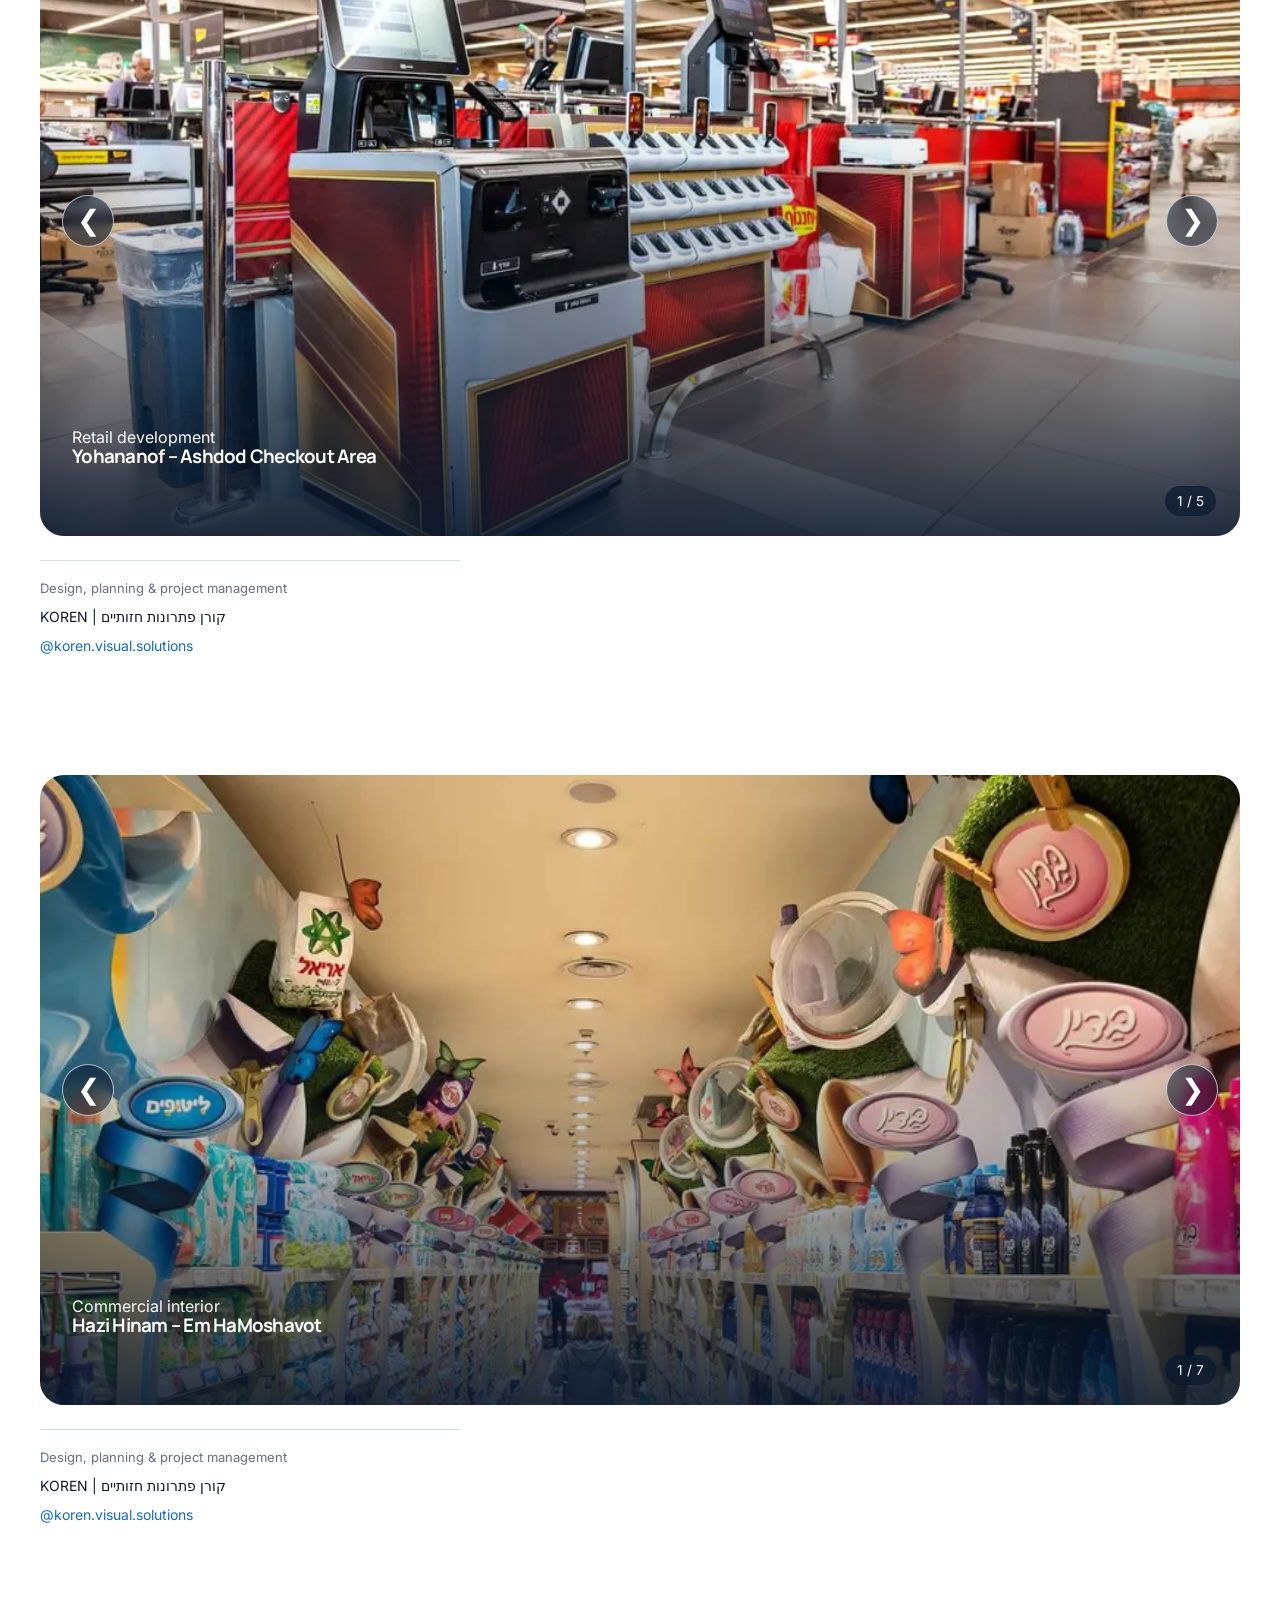
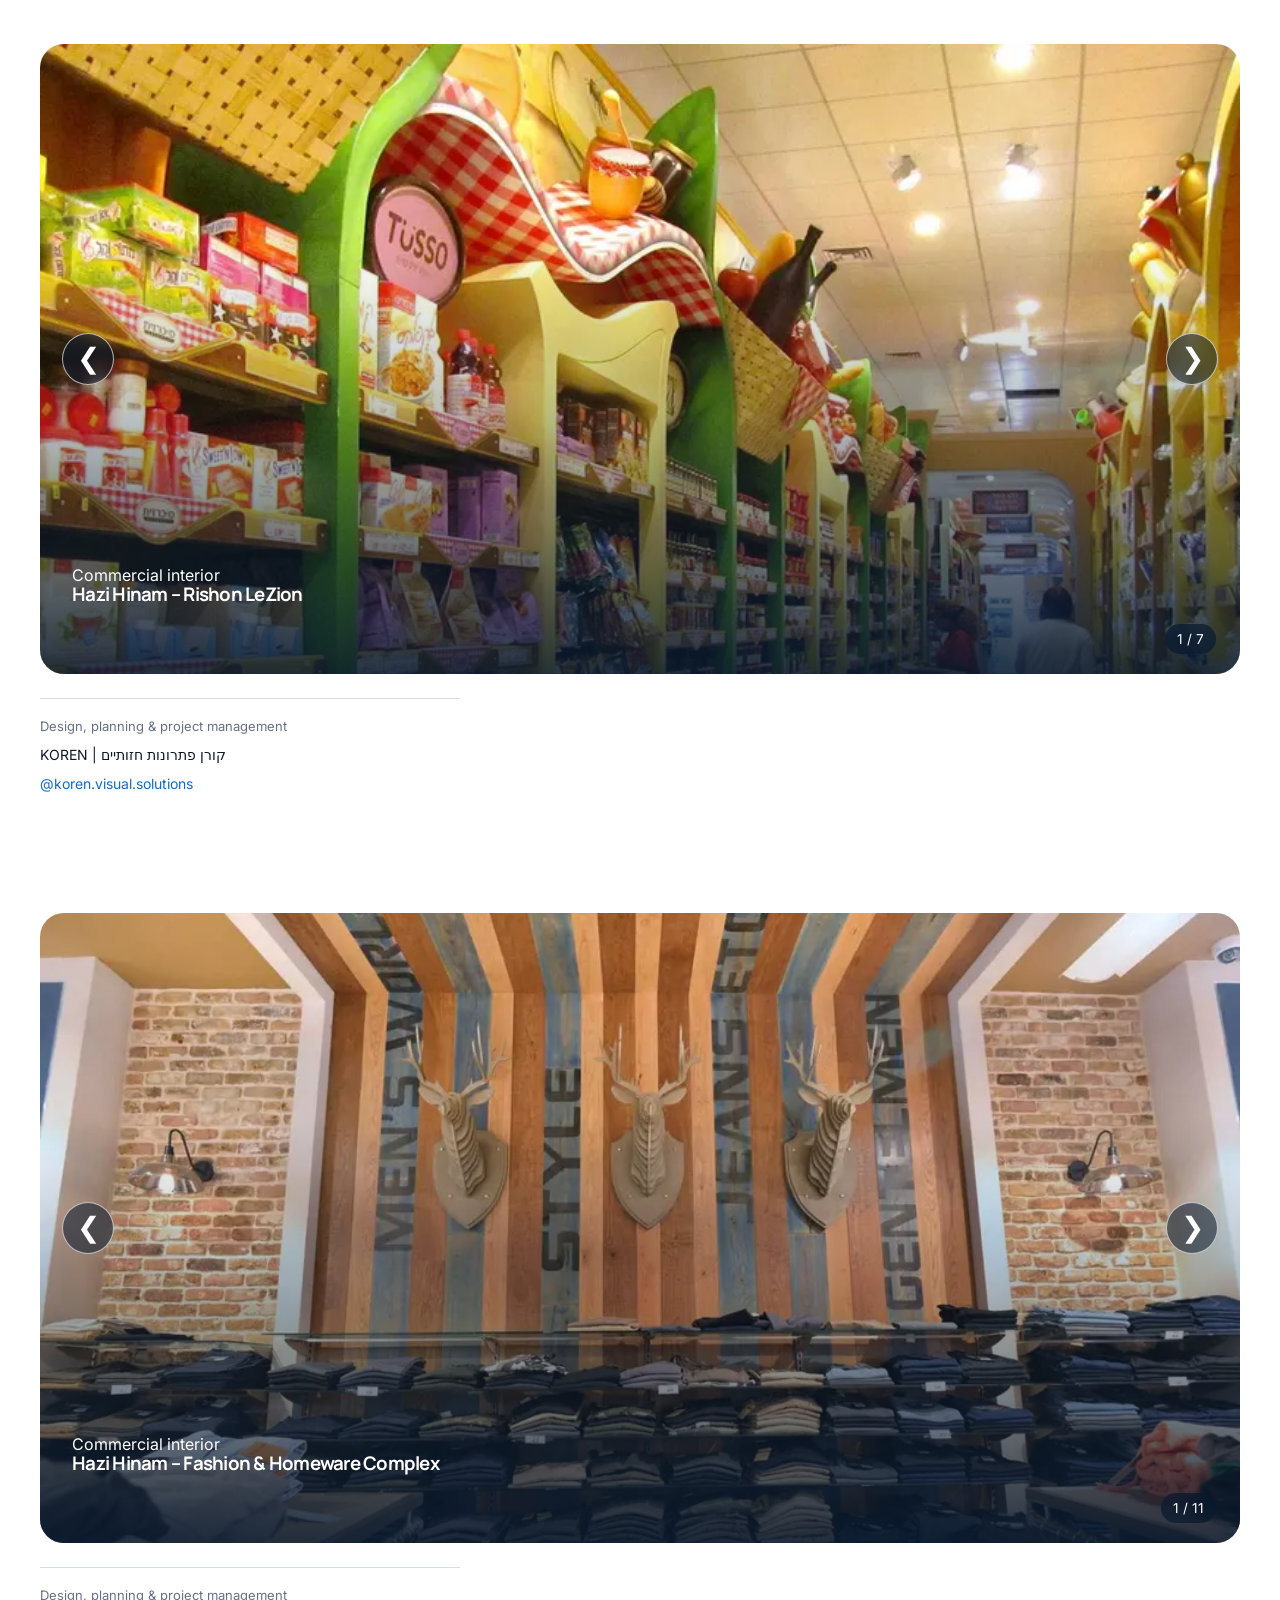
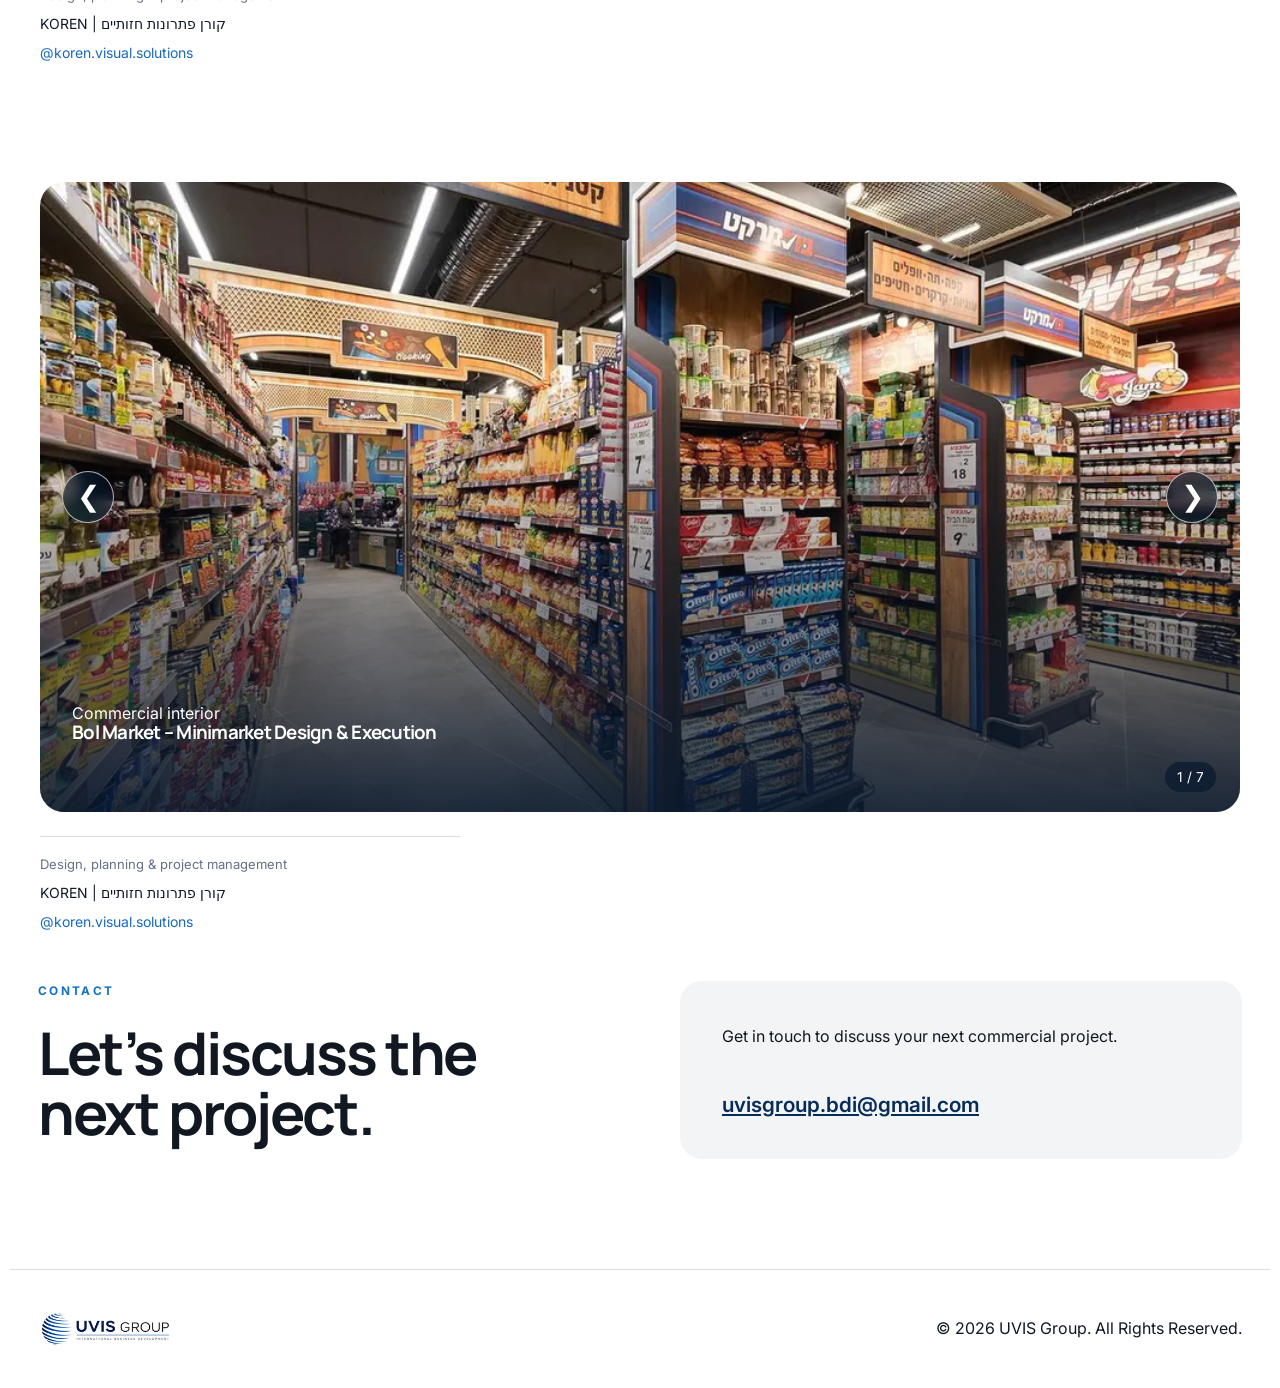
==== commit c7cdd9c9: "Update index.html" ====
--- a/index.html
+++ b/index.html
@@ -602,6 +602,148 @@
 
 </article>
 
+     <!-- Hazi Hinam – Fashion & Homeware Complex -->
+<article class="project-card">
+
+  <div
+    class="project-carousel"
+    data-project-carousel="hazi-hinam-fashion-homeware"
+  >
+
+    <button
+      class="project-carousel-arrow project-carousel-prev"
+      type="button"
+      aria-label="Previous project image"
+    >
+      &#10094;
+    </button>
+
+    <img
+      class="project-carousel-image"
+      src="assets/hazi-hinam-fashion-menswear-section.webp"
+      alt="Hazi Hinam fashion department with menswear displays and decorative wood wall design."
+      width="1000"
+      height="750"
+      loading="lazy"
+      data-carousel-image
+    >
+
+    <div class="project-overlay project-carousel-overlay">
+      <span data-carousel-category>Commercial interior</span>
+      <h3 data-carousel-title>Hazi Hinam – Fashion &amp; Homeware Complex</h3>
+    </div>
+
+    <button
+      class="project-carousel-arrow project-carousel-next"
+      type="button"
+      aria-label="Next project image"
+    >
+      &#10095;
+    </button>
+
+    <div
+      class="project-carousel-counter"
+      aria-live="polite"
+    >
+      <span data-carousel-current>1</span>
+      /
+      <span data-carousel-total>11</span>
+    </div>
+
+  </div>
+
+  <div class="project-credit-box">
+    <p class="project-credit-label">
+      Design, planning &amp; project management
+    </p>
+
+    <p class="project-credit">
+      KOREN | קורן פתרונות חזותיים
+    </p>
+
+    <a
+      class="instagram-credit"
+      href="https://www.instagram.com/koren.visual.solutions/"
+      target="_blank"
+      rel="noopener noreferrer"
+    >
+      @koren.visual.solutions
+    </a>
+  </div>
+
+</article>
+
+     <!-- Bol Market – Minimarket Design & Execution -->
+<article class="project-card">
+
+  <div
+    class="project-carousel"
+    data-project-carousel="bol-market-minimarket"
+  >
+
+    <button
+      class="project-carousel-arrow project-carousel-prev"
+      type="button"
+      aria-label="Previous project image"
+    >
+      &#10094;
+    </button>
+
+    <img
+      class="project-carousel-image"
+      src="assets/bol-market-minimarket-retail-aisles.webp"
+      alt="Bol Market minimarket interior with branded retail aisles, custom shelving, overhead signage, and integrated lighting."
+      width="1000"
+      height="750"
+      loading="lazy"
+      data-carousel-image
+    >
+
+    <div class="project-overlay project-carousel-overlay">
+      <span data-carousel-category>Commercial interior</span>
+      <h3 data-carousel-title>Bol Market – Minimarket Design &amp; Execution</h3>
+    </div>
+
+    <button
+      class="project-carousel-arrow project-carousel-next"
+      type="button"
+      aria-label="Next project image"
+    >
+      &#10095;
+    </button>
+
+    <div
+      class="project-carousel-counter"
+      aria-live="polite"
+    >
+      <span data-carousel-current>1</span>
+      /
+      <span data-carousel-total>7</span>
+    </div>
+
+  </div>
+
+  <div class="project-credit-box">
+    <p class="project-credit-label">
+      Design, planning &amp; project management
+    </p>
+
+    <p class="project-credit">
+      KOREN | קורן פתרונות חזותיים
+    </p>
+
+    <a
+      class="instagram-credit"
+      href="https://www.instagram.com/koren.visual.solutions/"
+      target="_blank"
+      rel="noopener noreferrer"
+    >
+      @koren.visual.solutions
+    </a>
+  </div>
+
+</article>
+
   </div>
    
 
